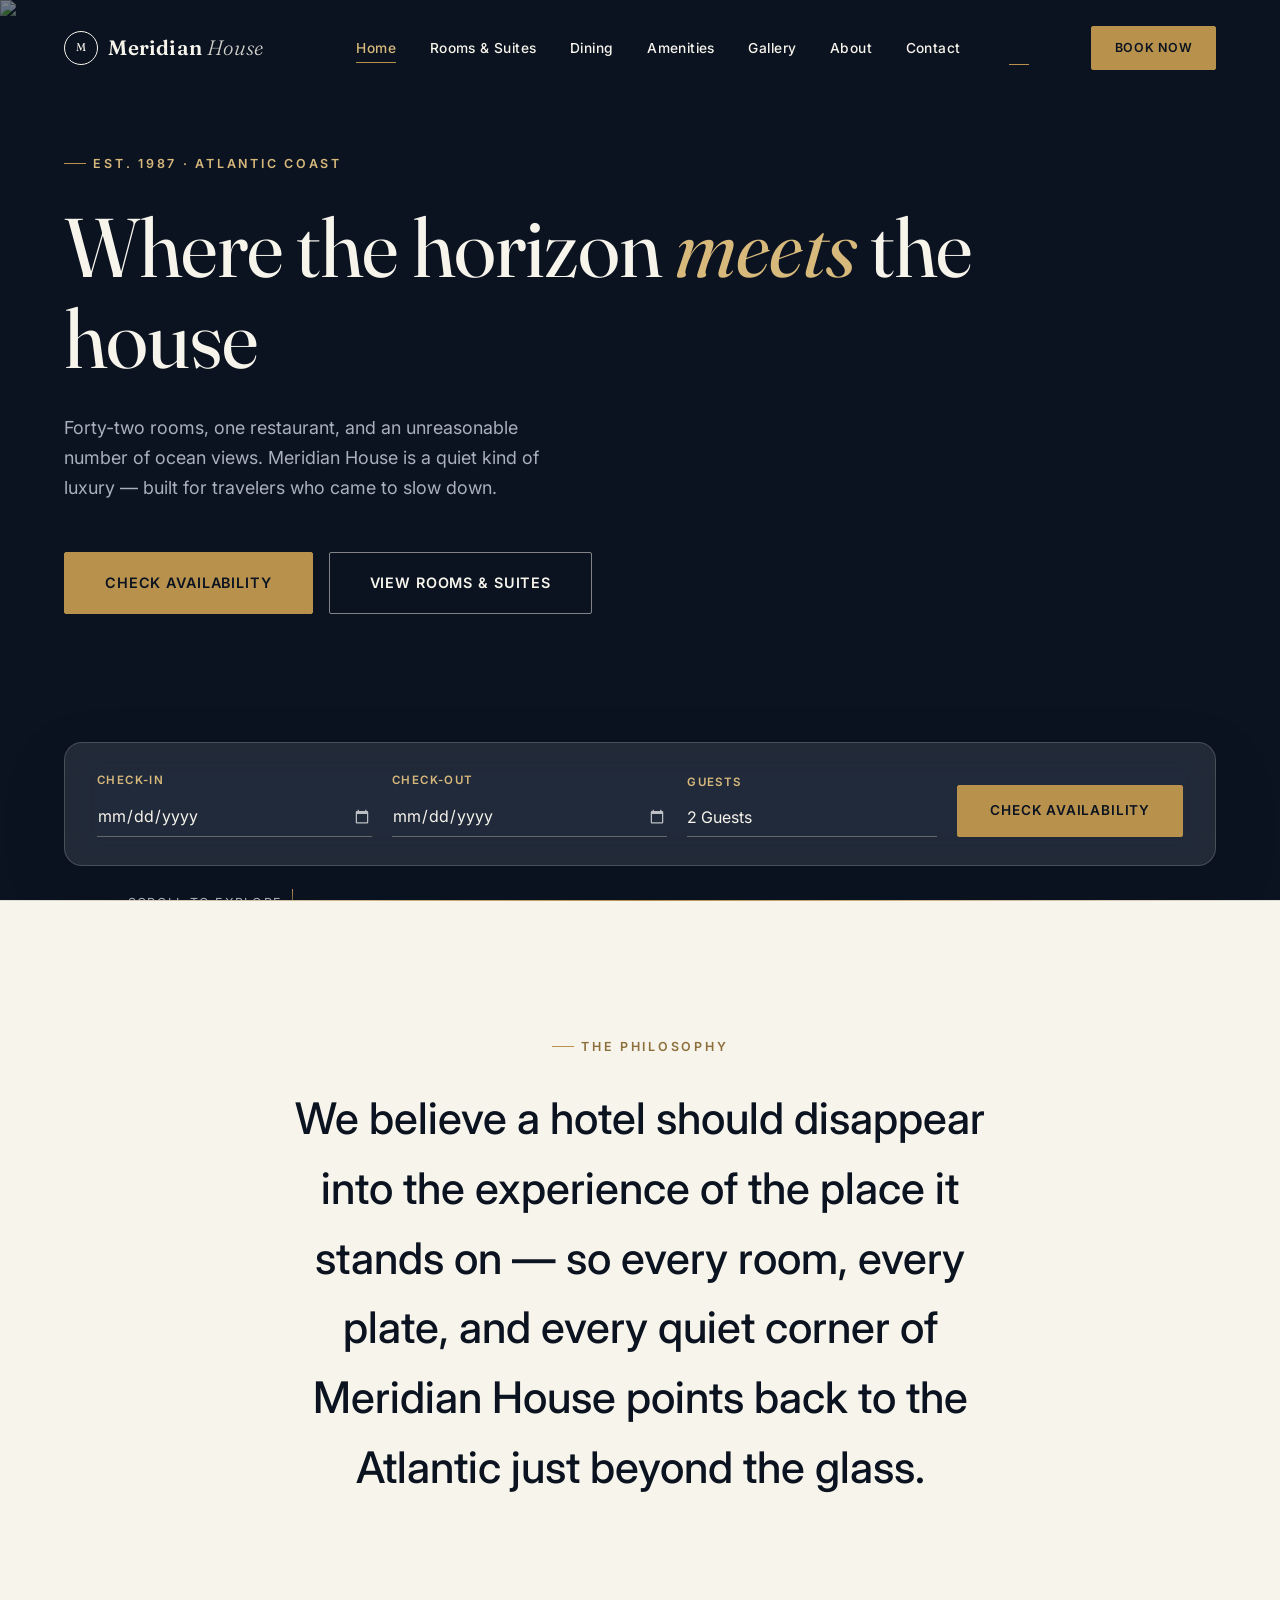
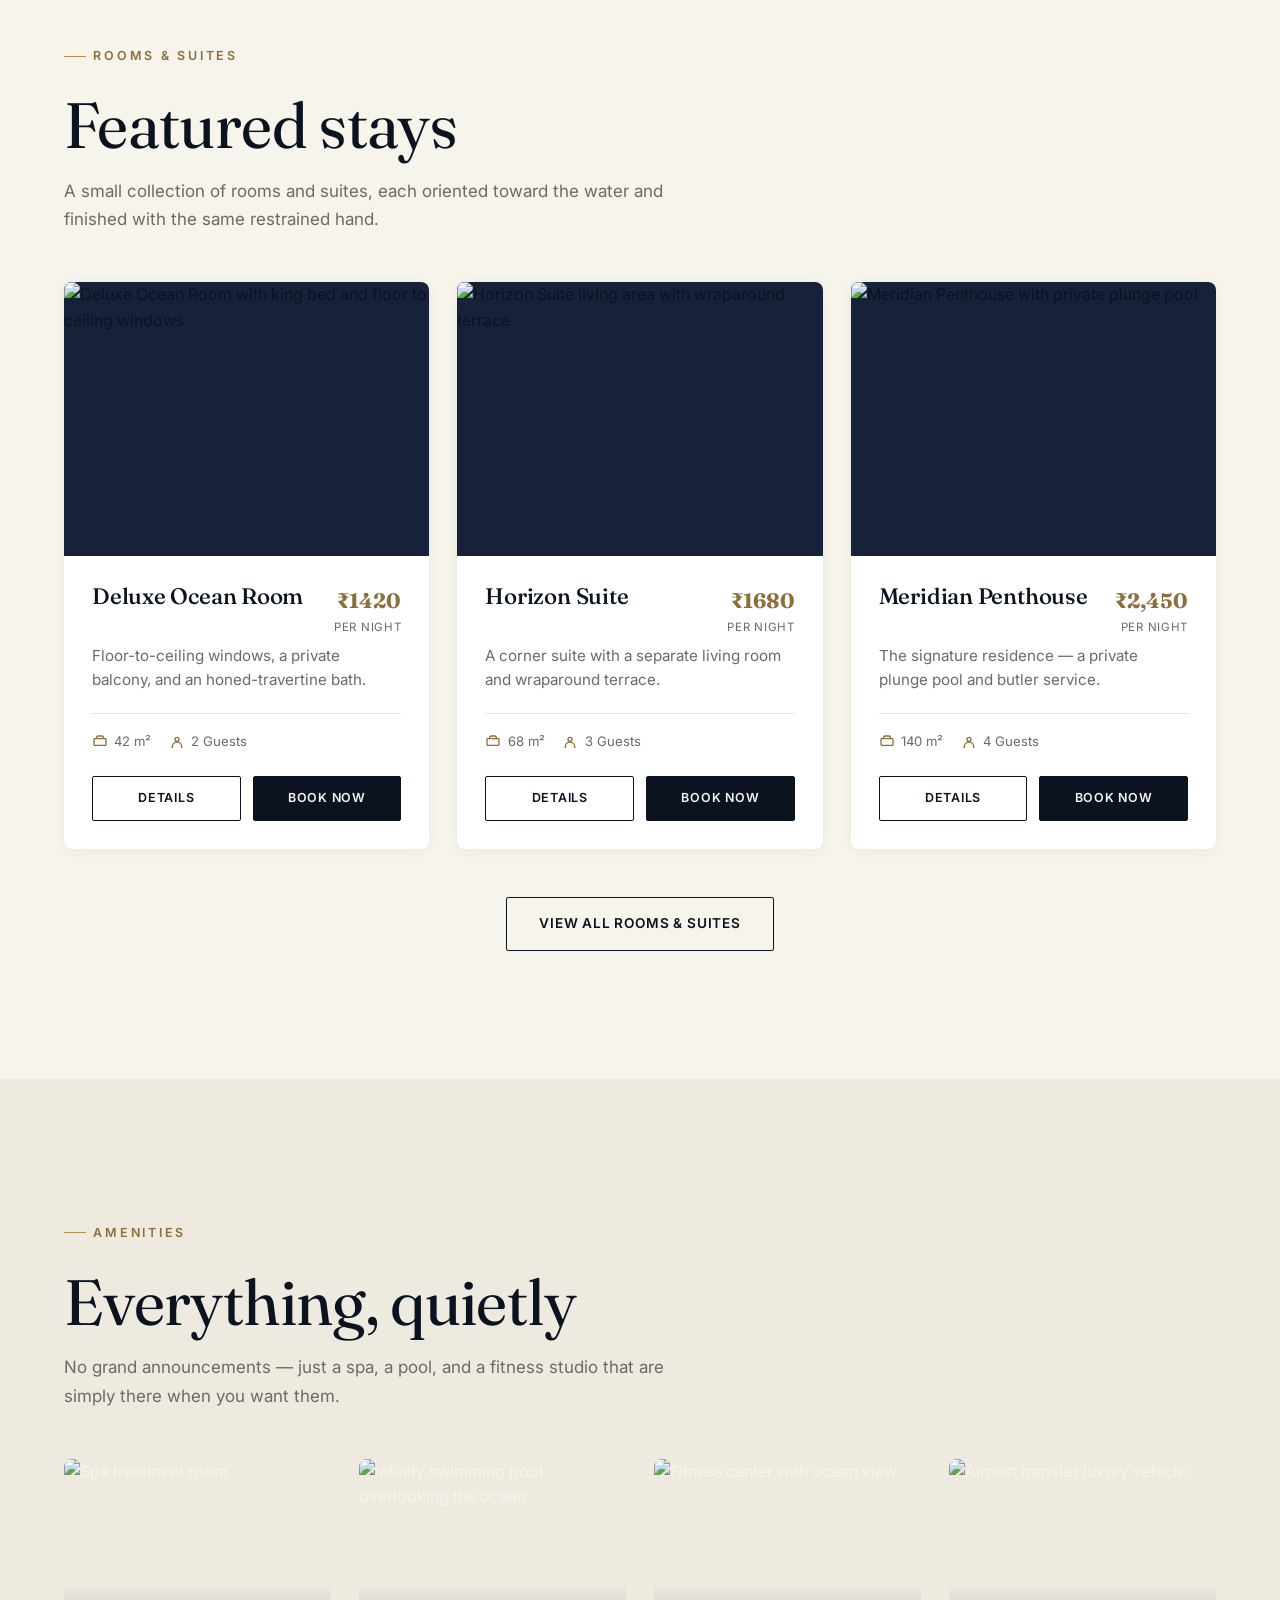
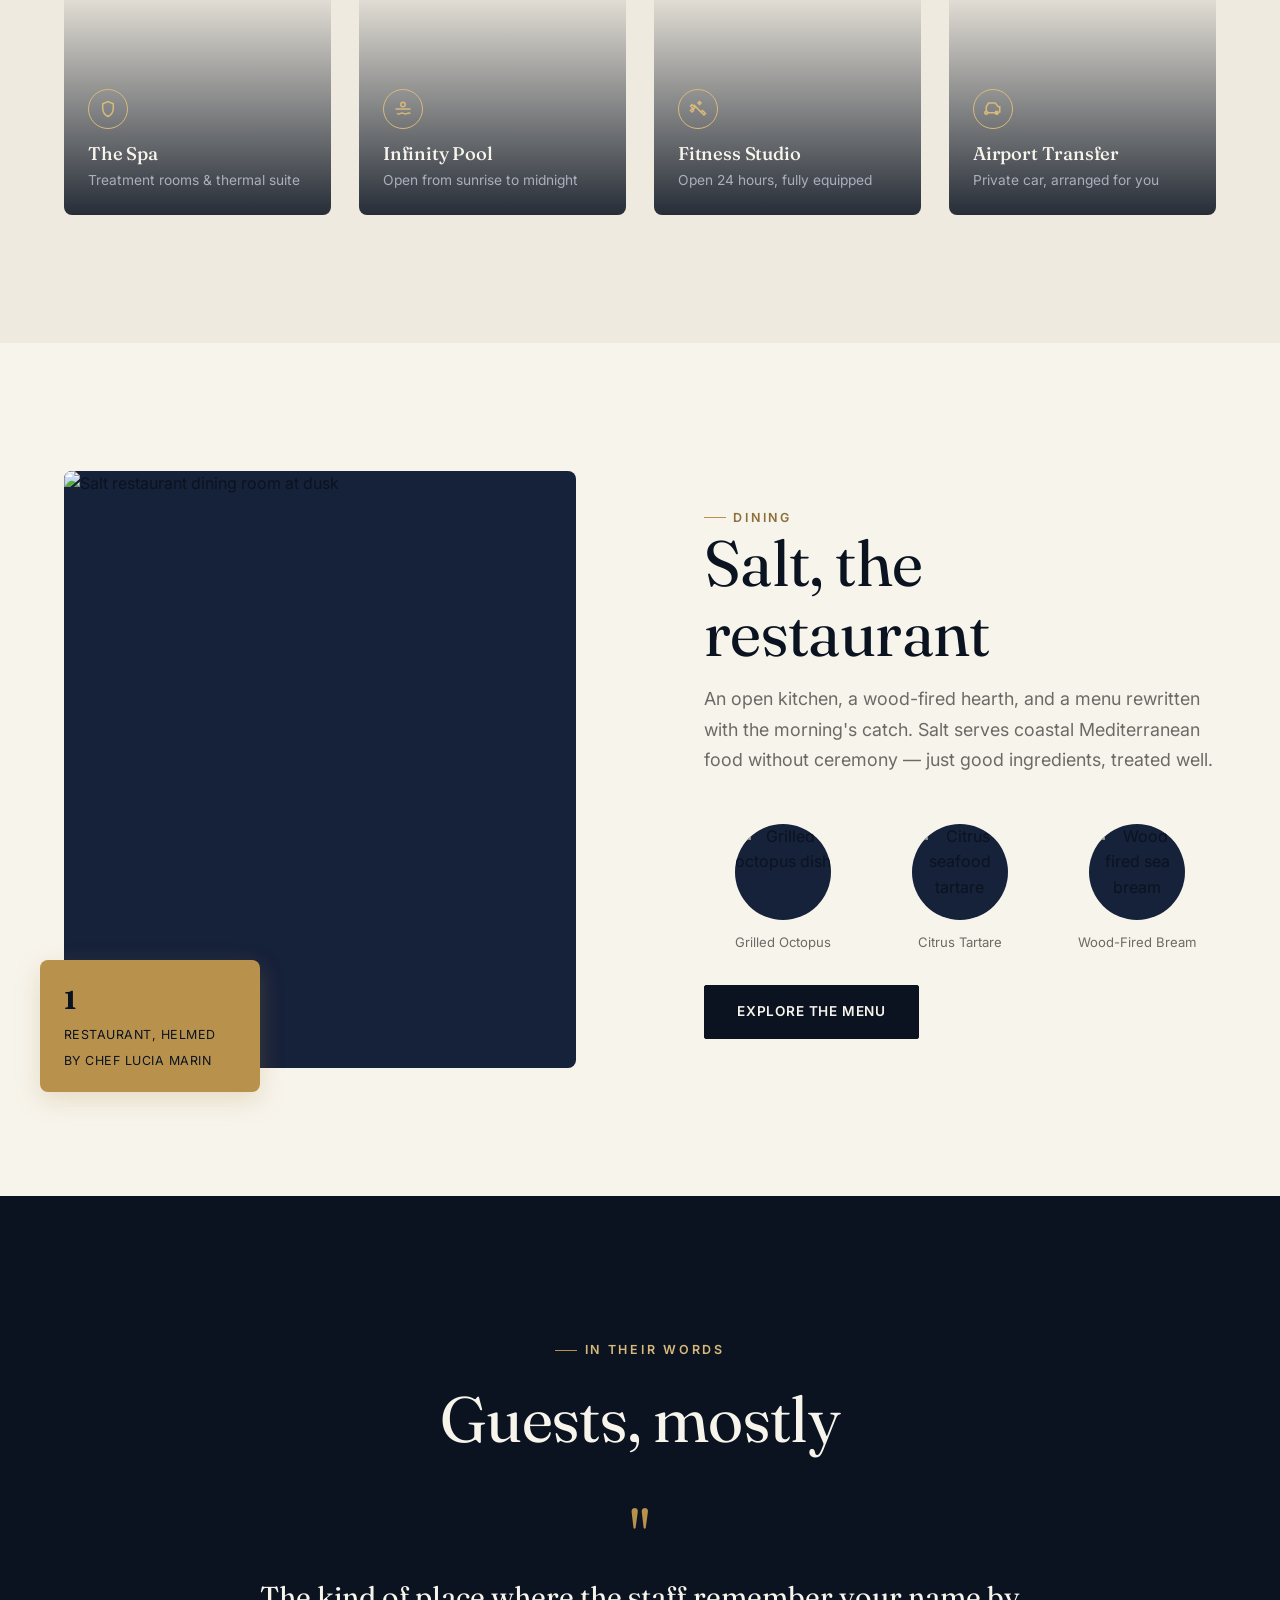
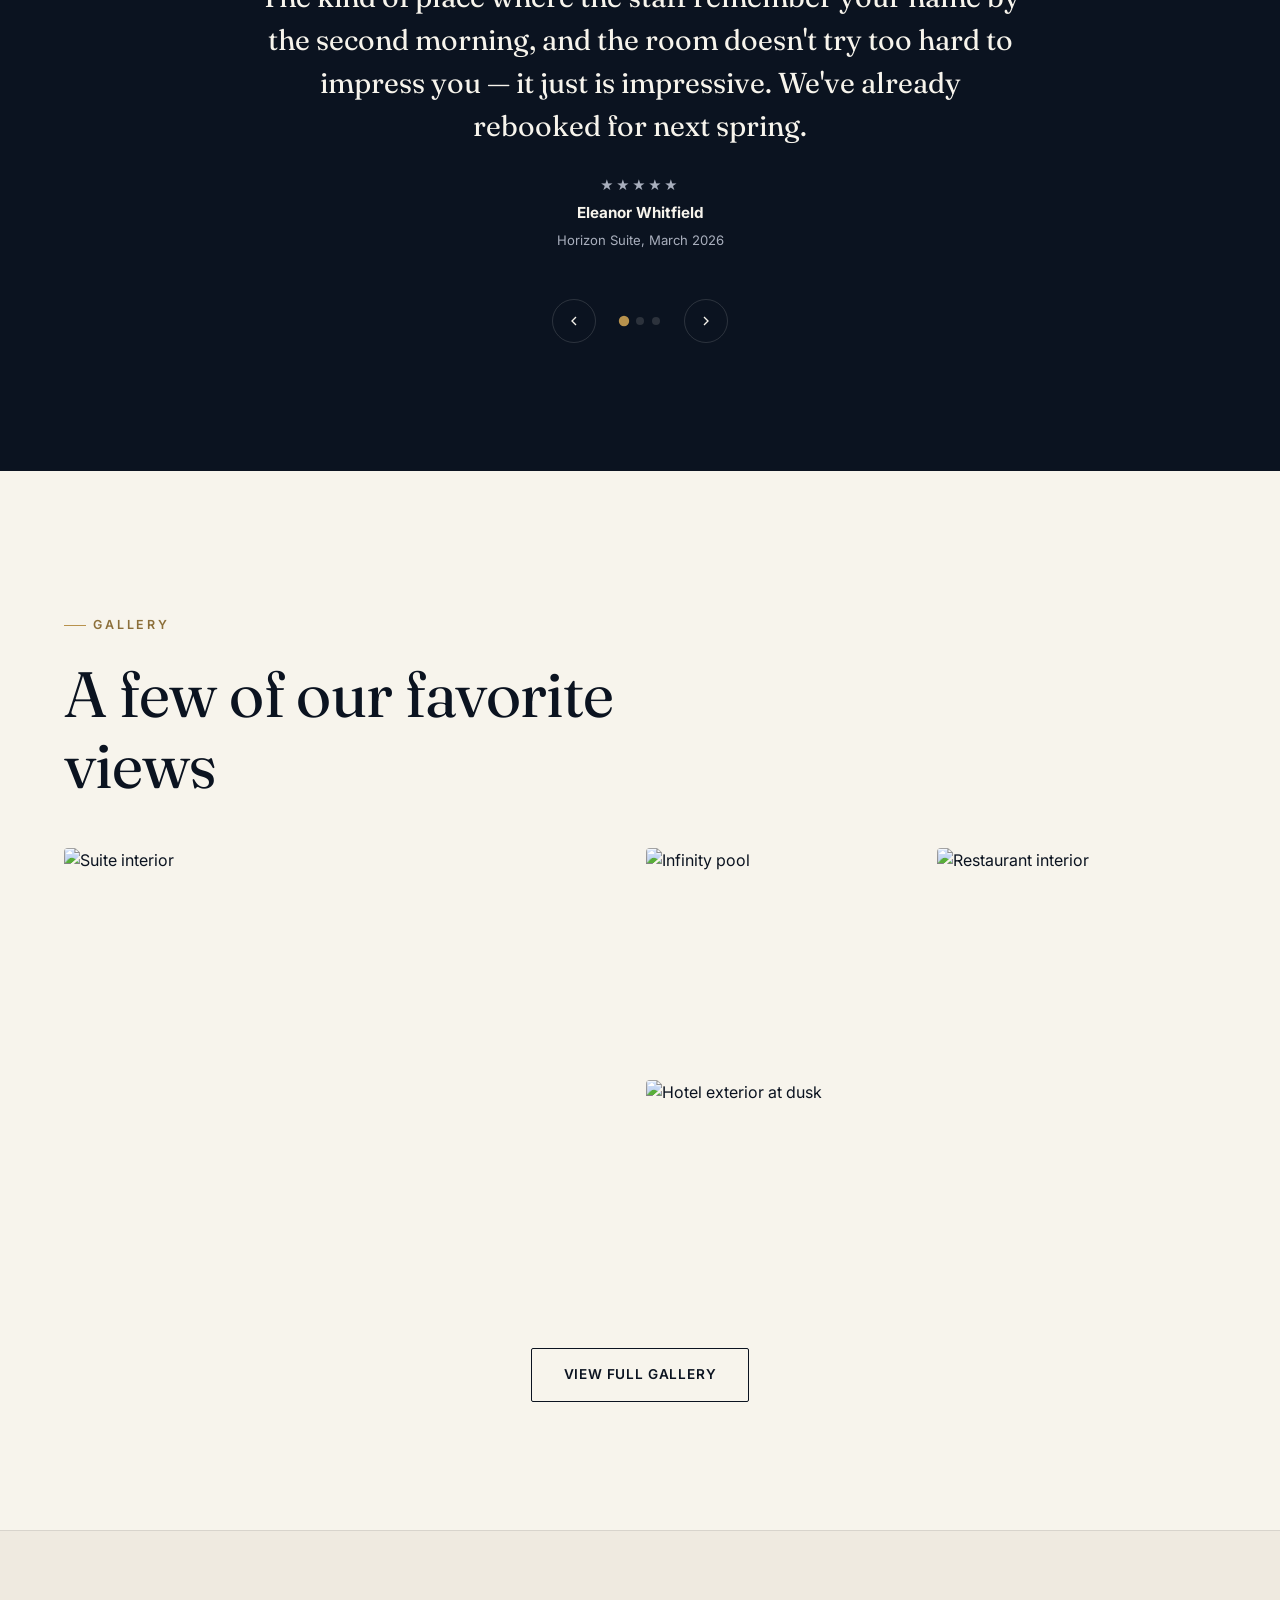
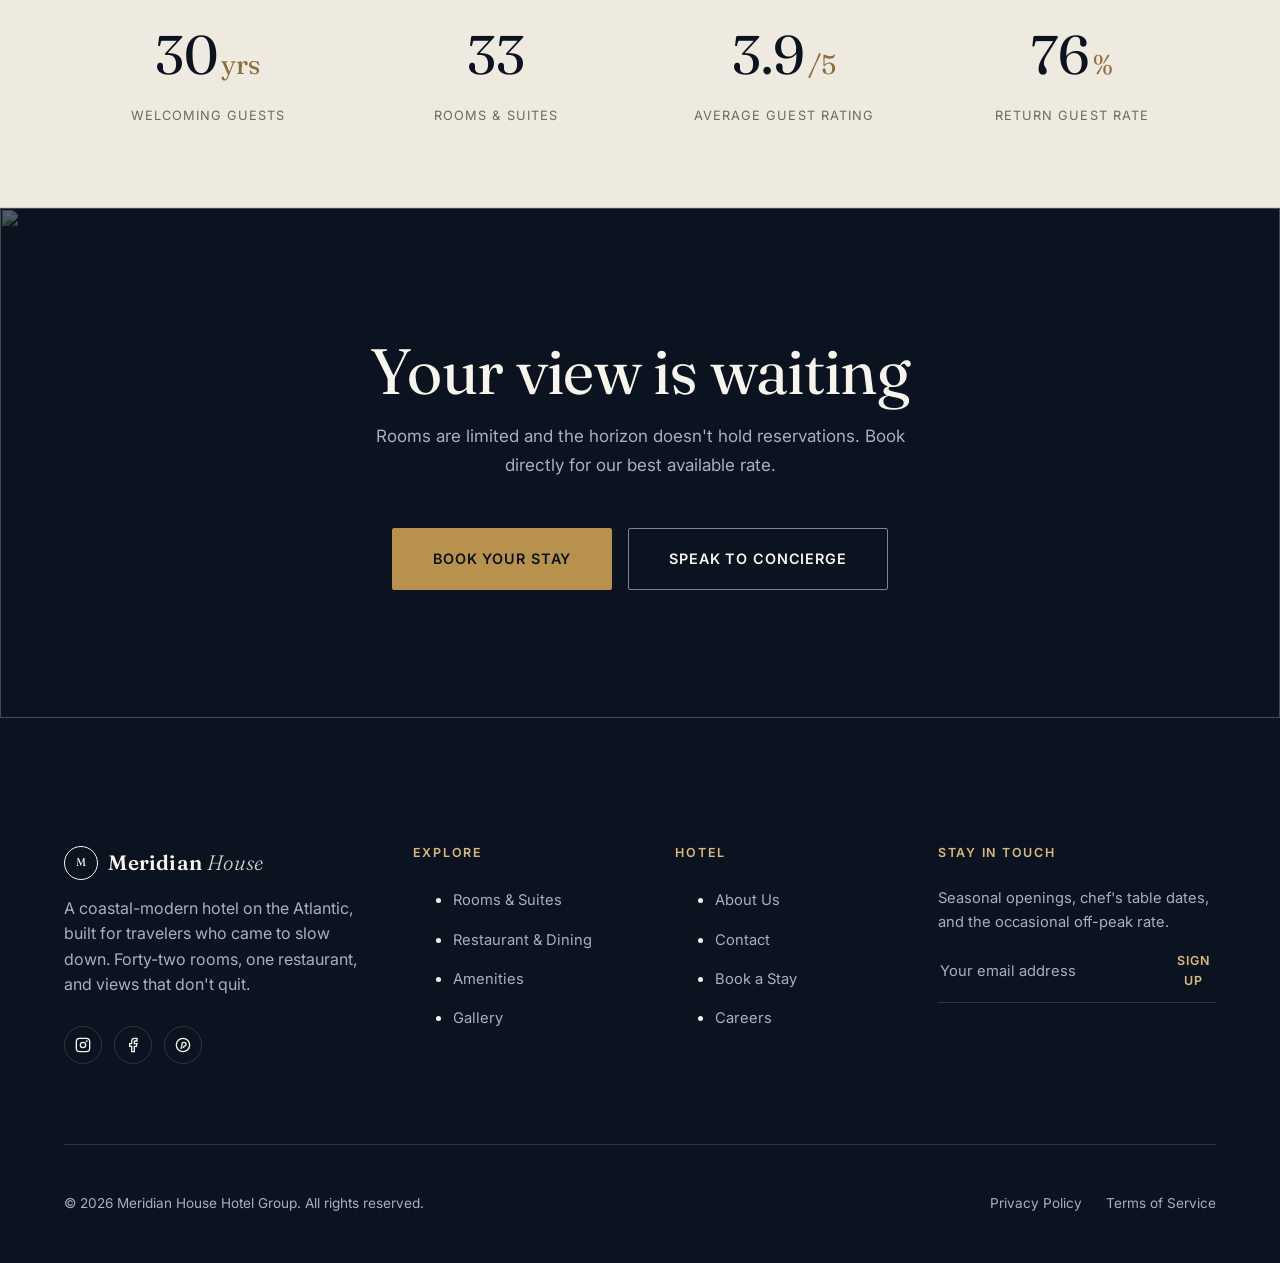
==== index.html @ 31489bc5 "Add files via upload" ====
<!DOCTYPE html>
<html lang="en">
<head>
<meta charset="UTF-8">
<meta name="viewport" content="width=device-width, initial-scale=1.0">
<title>Meridian House — Luxury Coastal Hotel & Resort</title>
<meta name="description" content="Meridian House is a coastal-modern luxury hotel perched above the Atlantic — discover rooms, suites, dining, and a spa designed for unhurried stays.">
<link rel="preconnect" href="https://fonts.googleapis.com">
<link rel="preconnect" href="https://fonts.gstatic.com" crossorigin>
<link href="https://fonts.googleapis.com/css2?family=Fraunces:ital,opsz,wght@0,9..144,300;0,9..144,400;0,9..144,500;0,9..144,600;1,9..144,400&family=Inter:wght@400;500;600;700&display=swap" rel="stylesheet">
<link rel="stylesheet" href="css/base.css">
<link rel="stylesheet" href="css/components.css">
<link rel="stylesheet" href="css/home.css">
</head>
<body>
<a href="#main" class="skip-link">Skip to content</a>

<!-- ============ HEADER ============ -->
<header class="site-header">
  <div class="container">
    <a href="index.html" class="brand">
      <span class="brand-mark" aria-hidden="true">M</span>
      <span><span class="brand-word-1">Meridian</span> <span class="brand-word-2">House</span></span>
    </a>
    <nav class="nav-primary" aria-label="Primary">
      <ul class="nav-links">
        <li><a href="index.html" aria-current="page">Home</a></li>
        <li><a href="rooms.html">Rooms &amp; Suites</a></li>
        <li><a href="restaurant.html">Dining</a></li>
        <li><a href="amenities.html">Amenities</a></li>
        <li><a href="gallery.html">Gallery</a></li>
        <li><a href="about.html">About</a></li>
        <li><a href="contact.html">Contact</a></li>
      </ul>
      <div class="nav-cta">
        <a href="booking.html" class="btn-text">Reserve</a>
        <a href="booking.html" class="btn btn-gold btn-sm">Book Now</a>
      </div>
      <button class="nav-toggle" aria-label="Open menu" aria-expanded="false" aria-controls="mobile-drawer">
        <span></span><span></span><span></span>
      </button>
    </nav>
  </div>
</header>

<!-- ============ MOBILE DRAWER ============ -->
<div class="mobile-drawer" id="mobile-drawer">
  <button class="mobile-drawer-close" aria-label="Close menu">
    <svg width="18" height="18" viewBox="0 0 24 24" fill="none" stroke="currentColor" stroke-width="2"><line x1="18" y1="6" x2="6" y2="18"></line><line x1="6" y1="6" x2="18" y2="18"></line></svg>
  </button>
  <nav aria-label="Mobile">
    <ul class="nav-links">
      <li><a href="index.html">Home</a></li>
      <li><a href="rooms.html">Rooms &amp; Suites</a></li>
      <li><a href="restaurant.html">Dining</a></li>
      <li><a href="amenities.html">Amenities</a></li>
      <li><a href="gallery.html">Gallery</a></li>
      <li><a href="about.html">About</a></li>
      <li><a href="contact.html">Contact</a></li>
    </ul>
  </nav>
  <div class="mobile-drawer-foot">
    <a href="booking.html" class="btn btn-gold btn-block">Book Now</a>
    <p>+1 (242) 555-0148 · reservations@meridianhouse.com</p>
  </div>
</div>

<main id="main">
  <!-- ============ HERO ============ -->
  <section class="hero">
    <div class="hero-media">
      <img src="https://images.unsplash.com/photo-1571896349842-33c89424de2d?w=1920&q=80" alt="Meridian House hotel terrace overlooking the ocean at golden hour" fetchpriority="high">
    </div>
    <div class="container hero-content">
      <p class="eyebrow on-dark hero-eyebrow reveal">Est. 1987 · Atlantic Coast</p>
      <h1 class="display-1 reveal">Where the horizon <em>meets</em> the house</h1>
      <p class="body-lg hero-sub reveal">Forty-two rooms, one restaurant, and an unreasonable number of ocean views. Meridian House is a quiet kind of luxury — built for travelers who came to slow down.</p>
      <div class="hero-actions reveal">
        <a href="booking.html" class="btn btn-gold btn-lg">Check Availability</a>
        <a href="rooms.html" class="btn btn-outline-light btn-lg">View Rooms &amp; Suites</a>
      </div>

      <div class="hero-widget-wrap reveal">
        <form class="booking-widget glass home-booking-form" aria-label="Check availability">
          <div class="booking-field">
            <label for="hero-checkin">Check-in</label>
            <input type="date" id="hero-checkin" name="checkin" required>
          </div>
          <div class="booking-field">
            <label for="hero-checkout">Check-out</label>
            <input type="date" id="hero-checkout" name="checkout" required>
          </div>
          <div class="booking-field">
            <label for="hero-guests">Guests</label>
            <select id="hero-guests" name="guests">
              <option value="1">1 Guest</option>
              <option value="2" selected>2 Guests</option>
              <option value="3">3 Guests</option>
              <option value="4">4 Guests</option>
              <option value="5+">5+ Guests</option>
            </select>
          </div>
          <button type="submit" class="btn btn-gold">Check Availability</button>
        </form>
        <span class="hero-scroll-cue">Scroll to explore</span>
      </div>
    </div>
  </section>

  <div class="horizon-rule"></div>

  <!-- ============ INTRO STATEMENT ============ -->
  <section class="intro-statement section">
    <div class="container reveal">
      <p class="eyebrow">The Philosophy</p>
      <p class="display-3">We believe a hotel should disappear into the experience of the place it stands on — so every room, every plate, and every quiet corner of Meridian House points back to the Atlantic just beyond the glass.</p>
    </div>
  </section>

  <!-- ============ FEATURED ROOMS ============ -->
  <section class="section" style="padding-top:0;">
    <div class="container">
      <div class="section-head reveal">
        <p class="eyebrow">Rooms &amp; Suites</p>
        <h2 class="display-2">Featured stays</h2>
        <p class="body-md text-muted">A small collection of rooms and suites, each oriented toward the water and finished with the same restrained hand.</p>
      </div>

      <div class="grid grid-3 reveal-stagger">
        <article class="card room-card">
          <div class="media-frame">
            <img src="https://images.unsplash.com/photo-1611892440504-42a792e24d32?w=700&q=80" alt="Deluxe Ocean Room with king bed and floor to ceiling windows" loading="lazy" width="700" height="525">
          </div>
          <div class="room-card-body">
            <div class="room-card-top">
              <h3>Deluxe Ocean Room</h3>
              <div class="room-price"><strong>₹1420</strong><span>per night</span></div>
            </div>
            <p class="room-card-desc">Floor-to-ceiling windows, a private balcony, and an honed-travertine bath.</p>
            <div class="room-meta">
              <span><svg viewBox="0 0 24 24" fill="none" stroke="currentColor" stroke-width="2"><path d="M3 7v10M3 7h18M3 17h18M21 7v10M7 7V5a2 2 0 0 1 2-2h6a2 2 0 0 1 2 2v2"></path></svg>42 m²</span>
              <span><svg viewBox="0 0 24 24" fill="none" stroke="currentColor" stroke-width="2"><circle cx="12" cy="8" r="3"></circle><path d="M5 21v-2a7 7 0 0 1 14 0v2"></path></svg>2 Guests</span>
            </div>
            <div class="room-card-foot">
              <a href="rooms.html" class="btn btn-outline btn-sm">Details</a>
              <a href="booking.html?room=deluxe" class="btn btn-primary btn-sm">Book Now</a>
            </div>
          </div>
        </article>

        <article class="card room-card">
          <div class="media-frame">
            <img src="https://images.unsplash.com/photo-1582719508461-905c673771fd?w=700&q=80" alt="Horizon Suite living area with wraparound terrace" loading="lazy" width="700" height="525">
          </div>
          <div class="room-card-body">
            <div class="room-card-top">
              <h3>Horizon Suite</h3>
              <div class="room-price"><strong>₹1680</strong><span>per night</span></div>
            </div>
            <p class="room-card-desc">A corner suite with a separate living room and wraparound terrace.</p>
            <div class="room-meta">
              <span><svg viewBox="0 0 24 24" fill="none" stroke="currentColor" stroke-width="2"><path d="M3 7v10M3 7h18M3 17h18M21 7v10M7 7V5a2 2 0 0 1 2-2h6a2 2 0 0 1 2 2v2"></path></svg>68 m²</span>
              <span><svg viewBox="0 0 24 24" fill="none" stroke="currentColor" stroke-width="2"><circle cx="12" cy="8" r="3"></circle><path d="M5 21v-2a7 7 0 0 1 14 0v2"></path></svg>3 Guests</span>
            </div>
            <div class="room-card-foot">
              <a href="rooms.html" class="btn btn-outline btn-sm">Details</a>
              <a href="booking.html?room=suite" class="btn btn-primary btn-sm">Book Now</a>
            </div>
          </div>
        </article>

        <article class="card room-card">
          <div class="media-frame">
            <img src="https://images.unsplash.com/photo-1591088398332-8a7791972843?w=700&q=80" alt="Meridian Penthouse with private plunge pool" loading="lazy" width="700" height="525">
          </div>
          <div class="room-card-body">
            <div class="room-card-top">
              <h3>Meridian Penthouse</h3>
              <div class="room-price"><strong>₹2,450</strong><span>per night</span></div>
            </div>
            <p class="room-card-desc">The signature residence — a private plunge pool and butler service.</p>
            <div class="room-meta">
              <span><svg viewBox="0 0 24 24" fill="none" stroke="currentColor" stroke-width="2"><path d="M3 7v10M3 7h18M3 17h18M21 7v10M7 7V5a2 2 0 0 1 2-2h6a2 2 0 0 1 2 2v2"></path></svg>140 m²</span>
              <span><svg viewBox="0 0 24 24" fill="none" stroke="currentColor" stroke-width="2"><circle cx="12" cy="8" r="3"></circle><path d="M5 21v-2a7 7 0 0 1 14 0v2"></path></svg>4 Guests</span>
            </div>
            <div class="room-card-foot">
              <a href="rooms.html" class="btn btn-outline btn-sm">Details</a>
              <a href="booking.html?room=penthouse" class="btn btn-primary btn-sm">Book Now</a>
            </div>
          </div>
        </article>
      </div>

      <div class="section-foot reveal" style="text-align:center;">
        <a href="rooms.html" class="btn btn-outline">View All Rooms &amp; Suites</a>
      </div>
    </div>
  </section>

  <!-- ============ AMENITIES HIGHLIGHTS ============ -->
  <section class="section" style="background:var(--cream-dim);">
    <div class="container">
      <div class="section-head reveal">
        <p class="eyebrow">Amenities</p>
        <h2 class="display-2">Everything, quietly</h2>
        <p class="body-md text-muted">No grand announcements — just a spa, a pool, and a fitness studio that are simply there when you want them.</p>
      </div>

      <div class="grid grid-4 reveal-stagger">
        <a href="amenities.html" class="amenity-tile">
          <img src="https://images.unsplash.com/photo-1540555700478-4be289fbecef?w=500&q=80" alt="Spa treatment room" loading="lazy" width="500" height="667">
          <div class="amenity-tile-body">
            <div class="amenity-tile-icon"><svg viewBox="0 0 24 24" fill="none" stroke="currentColor" stroke-width="2"><path d="M12 22c4-2 7-6 7-11V5l-7-3-7 3v6c0 5 3 9 7 11Z"></path></svg></div>
            <h3>The Spa</h3>
            <p>Treatment rooms &amp; thermal suite</p>
          </div>
        </a>
        <a href="amenities.html" class="amenity-tile">
          <img src="https://images.unsplash.com/photo-1571003123894-1f0594d2b5d9?w=500&q=80" alt="Infinity swimming pool overlooking the ocean" loading="lazy" width="500" height="667">
          <div class="amenity-tile-body">
            <div class="amenity-tile-icon"><svg viewBox="0 0 24 24" fill="none" stroke="currentColor" stroke-width="2"><path d="M2 12h20M4 18c1.5 1 3 1 4.5 0s3-1 4.5 0 3 1 4.5 0 3-1 4.5 0"></path><circle cx="12" cy="6" r="3"></circle></svg></div>
            <h3>Infinity Pool</h3>
            <p>Open from sunrise to midnight</p>
          </div>
        </a>
        <a href="amenities.html" class="amenity-tile">
          <img src="https://images.unsplash.com/photo-1576678927484-cc907957088c?w=500&q=80" alt="Fitness center with ocean view" loading="lazy" width="500" height="667">
          <div class="amenity-tile-body">
            <div class="amenity-tile-icon"><svg viewBox="0 0 24 24" fill="none" stroke="currentColor" stroke-width="2"><path d="M6.5 6.5 17.5 17.5M2 8l2-2 4 4-2 2-4-4ZM18 14l4 4-2 2-4-4ZM12 4l2-2 2 2-2 2-2-2ZM4 12l2 2-2 2-2-2 2-2Z"></path></svg></div>
            <h3>Fitness Studio</h3>
            <p>Open 24 hours, fully equipped</p>
          </div>
        </a>
        <a href="amenities.html" class="amenity-tile">
          <img src="https://images.unsplash.com/photo-1551882547-ff40c63fe5fa?w=500&q=80" alt="Airport transfer luxury vehicle" loading="lazy" width="500" height="667">
          <div class="amenity-tile-body">
            <div class="amenity-tile-icon"><svg viewBox="0 0 24 24" fill="none" stroke="currentColor" stroke-width="2"><path d="M5 17h14M5 17a2 2 0 1 1-4 0 2 2 0 0 1 4 0Zm14 0a2 2 0 1 1-4 0 2 2 0 0 1 4 0ZM3 17V9l3-5h9l4 5h2v8"></path></svg></div>
            <h3>Airport Transfer</h3>
            <p>Private car, arranged for you</p>
          </div>
        </a>
      </div>
    </div>
  </section>

  <!-- ============ RESTAURANT SHOWCASE ============ -->
  <section class="section">
    <div class="container">
      <div class="split-feature">
        <div class="split-media reveal">
          <div class="media-frame">
            <img src="https://images.unsplash.com/photo-1414235077428-338989a2e8c0?w=800&q=80" alt="Salt restaurant dining room at dusk" loading="lazy" width="800" height="933">
          </div>
          <div class="split-media-tag">
            <strong>1</strong>
            <span>Restaurant, helmed by Chef Lucia Marin</span>
          </div>
        </div>
        <div class="reveal">
          <p class="eyebrow">Dining</p>
          <h2 class="display-2">Salt, the restaurant</h2>
          <p class="body-lg text-muted" style="margin-top:1rem;">An open kitchen, a wood-fired hearth, and a menu rewritten with the morning's catch. Salt serves coastal Mediterranean food without ceremony — just good ingredients, treated well.</p>
          <div class="dish-strip">
            <div class="dish-chip">
              <div class="media-frame"><img src="https://images.unsplash.com/photo-1467003909585-2f8a72700288?w=200&q=80" alt="Grilled octopus dish" loading="lazy" width="200" height="200"></div>
              <span>Grilled Octopus</span>
            </div>
            <div class="dish-chip">
              <div class="media-frame"><img src="https://images.unsplash.com/photo-1432139509613-5c4255815697?w=200&q=80" alt="Citrus seafood tartare" loading="lazy" width="200" height="200"></div>
              <span>Citrus Tartare</span>
            </div>
            <div class="dish-chip">
              <div class="media-frame"><img src="https://images.unsplash.com/photo-1551183053-bf91a1d81141?w=200&q=80" alt="Wood fired sea bream" loading="lazy" width="200" height="200"></div>
              <span>Wood-Fired Bream</span>
            </div>
          </div>
          <div style="margin-top:2rem;">
            <a href="restaurant.html" class="btn btn-primary">Explore the Menu</a>
          </div>
        </div>
      </div>
    </div>
  </section>

  <!-- ============ TESTIMONIALS ============ -->
  <section class="section testimonial-section">
    <div class="container">
      <div class="section-head center reveal" style="margin-left:auto;margin-right:auto;">
        <p class="eyebrow on-dark" style="justify-content:center;">In Their Words</p>
        <h2 class="display-2" style="color:var(--cream);">Guests, mostly</h2>
      </div>

      <div class="testimonial-carousel reveal">
        <div class="testimonial-slide is-active">
          <p class="testimonial-quote-mark">"</p>
          <p class="testimonial-text">The kind of place where the staff remember your name by the second morning, and the room doesn't try too hard to impress you — it just is impressive. We've already rebooked for next spring.</p>
          <div class="testimonial-author">
            <span class="testimonial-stars">★★★★★</span>
            <strong>Eleanor Whitfield</strong>
            <span>Horizon Suite, March 2026</span>
          </div>
        </div>
        <div class="testimonial-slide">
          <p class="testimonial-quote-mark">"</p>
          <p class="testimonial-text">Salt alone is worth the trip. We ate there four nights running and never had the same dish twice. The wine pairing on the tasting menu was the best we've had outside a Michelin house.</p>
          <div class="testimonial-author">
            <span class="testimonial-stars">★★★★★</span>
            <strong>Marcus Oduya</strong>
            <span>Deluxe Ocean Room, January 2026</span>
          </div>
        </div>
        <div class="testimonial-slide">
          <p class="testimonial-quote-mark">"</p>
          <p class="testimonial-text">We brought the kids expecting to compromise on quiet. Instead we got a garden room with its own terrace and a staff that somehow kept everyone happy, including the four-year-old.</p>
          <div class="testimonial-author">
            <span class="testimonial-stars">★★★★★</span>
            <strong>The Alvarez Family</strong>
            <span>Family Garden Room, December 2025</span>
          </div>
        </div>

        <div class="carousel-controls">
          <button class="carousel-arrow prev" aria-label="Previous testimonial">
            <svg width="16" height="16" viewBox="0 0 24 24" fill="none" stroke="currentColor" stroke-width="2"><polyline points="15 18 9 12 15 6"></polyline></svg>
          </button>
          <div class="carousel-dots"></div>
          <button class="carousel-arrow next" aria-label="Next testimonial">
            <svg width="16" height="16" viewBox="0 0 24 24" fill="none" stroke="currentColor" stroke-width="2"><polyline points="9 18 15 12 9 6"></polyline></svg>
          </button>
        </div>
      </div>
    </div>
  </section>

  <!-- ============ GALLERY PREVIEW ============ -->
  <section class="section">
    <div class="container">
      <div class="section-head reveal">
        <p class="eyebrow">Gallery</p>
        <h2 class="display-2">A few of our favorite views</h2>
      </div>
      <div class="gallery-preview-grid reveal">
        <a href="gallery.html" class="gp-1"><img src="https://images.unsplash.com/photo-1582719508461-905c673771fd?w=700&q=80" alt="Suite interior" loading="lazy" width="700" height="700"></a>
        <a href="gallery.html" class="gp-2"><img src="https://images.unsplash.com/photo-1571003123894-1f0594d2b5d9?w=400&q=80" alt="Infinity pool" loading="lazy" width="400" height="220"></a>
        <a href="gallery.html" class="gp-3"><img src="https://images.unsplash.com/photo-1414235077428-338989a2e8c0?w=400&q=80" alt="Restaurant interior" loading="lazy" width="400" height="220"></a>
        <a href="gallery.html" class="gp-4"><img src="https://images.unsplash.com/photo-1540541338287-41700207dee6?w=700&q=80" alt="Hotel exterior at dusk" loading="lazy" width="700" height="220"></a>
      </div>
      <div class="section-foot reveal" style="text-align:center;">
        <a href="gallery.html" class="btn btn-outline">View Full Gallery</a>
      </div>
    </div>
  </section>

  <!-- ============ STATS ============ -->
  <section class="stats-section section-tight">
    <div class="container">
      <div class="stats-grid reveal-stagger">
        <div class="stat-item">
          <div class="stat-number" data-count="38">0<span class="suffix">yrs</span></div>
          <div class="stat-label">Welcoming Guests</div>
        </div>
        <div class="stat-item">
          <div class="stat-number" data-count="42">0</div>
          <div class="stat-label">Rooms &amp; Suites</div>
        </div>
        <div class="stat-item">
          <div class="stat-number" data-count="4.9">0<span class="suffix">/5</span></div>
          <div class="stat-label">Average Guest Rating</div>
        </div>
        <div class="stat-item">
          <div class="stat-number" data-count="96">0<span class="suffix">%</span></div>
          <div class="stat-label">Return Guest Rate</div>
        </div>
      </div>
    </div>
  </section>

  <!-- ============ CTA BAND ============ -->
  <section class="cta-band">
    <div class="cta-band-media"><img src="https://images.unsplash.com/photo-1582719478250-c89cae4dc85b?w=1600&q=70" alt="" loading="lazy"></div>
    <div class="container reveal">
      <h2 class="display-2">Your view is waiting</h2>
      <p class="body-md">Rooms are limited and the horizon doesn't hold reservations. Book directly for our best available rate.</p>
      <div class="cta-band-actions">
        <a href="booking.html" class="btn btn-gold btn-lg">Book Your Stay</a>
        <a href="contact.html" class="btn btn-outline-light btn-lg">Speak to Concierge</a>
      </div>
    </div>
  </section>
</main>

<!-- ============ FOOTER ============ -->
<footer class="site-footer">
  <div class="container">
    <div class="footer-top">
      <div class="footer-brand">
        <a href="index.html" class="brand">
          <span class="brand-mark" aria-hidden="true">M</span>
          <span><span class="brand-word-1">Meridian</span> <span class="brand-word-2">House</span></span>
        </a>
        <p>A coastal-modern hotel on the Atlantic, built for travelers who came to slow down. Forty-two rooms, one restaurant, and views that don't quit.</p>
        <div class="footer-social">
          <a href="#" aria-label="Instagram"><svg viewBox="0 0 24 24" fill="none" stroke="currentColor" stroke-width="2"><rect x="2" y="2" width="20" height="20" rx="5"></rect><circle cx="12" cy="12" r="4"></circle><circle cx="17.5" cy="6.5" r="0.5" fill="currentColor"></circle></svg></a>
          <a href="#" aria-label="Facebook"><svg viewBox="0 0 24 24" fill="none" stroke="currentColor" stroke-width="2"><path d="M18 2h-3a5 5 0 0 0-5 5v3H7v4h3v8h4v-8h3l1-4h-4V7a1 1 0 0 1 1-1h3Z"></path></svg></a>
          <a href="#" aria-label="Pinterest"><svg viewBox="0 0 24 24" fill="none" stroke="currentColor" stroke-width="2"><circle cx="12" cy="12" r="10"></circle><path d="M9 18c1-3 1.5-5 1.5-7a3 3 0 1 1 3 3c0 1-1 2-2 2"></path></svg></a>
        </div>
      </div>
      <div class="footer-col">
        <h4>Explore</h4>
        <ul>
          <li><a href="rooms.html">Rooms &amp; Suites</a></li>
          <li><a href="restaurant.html">Restaurant &amp; Dining</a></li>
          <li><a href="amenities.html">Amenities</a></li>
          <li><a href="gallery.html">Gallery</a></li>
        </ul>
      </div>
      <div class="footer-col">
        <h4>Hotel</h4>
        <ul>
          <li><a href="about.html">About Us</a></li>
          <li><a href="contact.html">Contact</a></li>
          <li><a href="booking.html">Book a Stay</a></li>
          <li><a href="#">Careers</a></li>
        </ul>
      </div>
      <div class="footer-col footer-newsletter">
        <h4>Stay in Touch</h4>
        <p>Seasonal openings, chef's table dates, and the occasional off-peak rate.</p>
        <form>
          <label for="footer-email" class="visually-hidden">Email address</label>
          <input type="email" id="footer-email" placeholder="Your email address" required>
          <button type="submit">Sign Up</button>
        </form>
        <p class="footer-newsletter-msg" aria-live="polite"></p>
      </div>
    </div>
    <div class="footer-bottom">
      <p>&copy; 2026 Meridian House Hotel Group. All rights reserved.</p>
      <div class="footer-legal">
        <a href="#">Privacy Policy</a>
        <a href="#">Terms of Service</a>
      </div>
    </div>
  </div>
</footer>

<button class="to-top" aria-label="Back to top">
  <svg width="18" height="18" viewBox="0 0 24 24" fill="none" stroke="currentColor" stroke-width="2"><line x1="12" y1="19" x2="12" y2="5"></line><polyline points="5 12 12 5 19 12"></polyline></svg>
</button>

<script src="js/main.js"></script>
<script src="js/home.js"></script>
</body>
</html>
---- css/base.css ----
/* ============================================================
   MERIDIAN HOUSE — Design System
   A coastal-modern luxury hotel. Quiet, editorial, materialled.
   ============================================================ */

:root {
  /* ---- Color tokens ---- */
  --ink: #0B1320;          /* deep navy-black — primary dark */
  --ink-soft: #16213A;     /* lifted navy for panels */
  --cream: #F7F4EC;        /* warm white — primary light */
  --cream-dim: #EFEAE0;    /* secondary light surface */
  --white: #FFFFFF;
  --brass: #B8924D;        /* luxury gold — accent, used as line/detail */
  --brass-light: #D8B97C;
  --brass-dim: #8C6F3A;
  --stone: #6B6A65;        /* muted body text on light */
  --stone-on-dark: #A9AFBD;/* muted body text on dark */
  --line: rgba(11, 19, 32, 0.1);
  --line-on-dark: rgba(247, 244, 236, 0.14);

  /* ---- Type ---- */
  --font-display: 'Fraunces', Georgia, serif;
  --font-body: 'Inter', -apple-system, BlinkMacSystemFont, 'Segoe UI', sans-serif;

  /* ---- Spacing scale ---- */
  --space-xs: 0.5rem;
  --space-sm: 1rem;
  --space-md: 1.75rem;
  --space-lg: 3rem;
  --space-xl: 5rem;
  --space-2xl: 8rem;

  /* ---- Layout ---- */
  --container-max: 1280px;
  --container-pad: clamp(1.25rem, 5vw, 4rem);
  --radius-sm: 4px;
  --radius-md: 8px;
  --radius-lg: 18px;

  /* ---- Motion ---- */
  --ease-out: cubic-bezier(0.16, 1, 0.3, 1);
  --ease-in-out: cubic-bezier(0.65, 0, 0.35, 1);
  --dur-fast: 0.25s;
  --dur-med: 0.55s;
  --dur-slow: 0.9s;

  /* ---- Shadow ---- */
  --shadow-sm: 0 2px 12px rgba(11, 19, 32, 0.06);
  --shadow-md: 0 12px 32px rgba(11, 19, 32, 0.1);
  --shadow-lg: 0 24px 64px rgba(11, 19, 32, 0.16);
  --shadow-gold: 0 8px 24px rgba(184, 146, 77, 0.25);
}

/* ============================================================
   Reset
   ============================================================ */
*, *::before, *::after { box-sizing: border-box; }
html { scroll-behavior: smooth; }
@media (prefers-reduced-motion: reduce) {
  html { scroll-behavior: auto; }
  *, *::before, *::after {
    animation-duration: 0.001ms !important;
    animation-iteration-count: 1 !important;
    transition-duration: 0.001ms !important;
    scroll-behavior: auto !important;
  }
}

body, h1, h2, h3, h4, p, figure, blockquote, dl, dd { margin: 0; }
ul[class], ol[class] { margin: 0; padding: 0; list-style: none; }
img, picture { max-width: 100%; display: block; }
input, button, textarea, select { font: inherit; color: inherit; }
button { cursor: pointer; }
a { color: inherit; text-decoration: none; }

body {
  font-family: var(--font-body);
  background: var(--cream);
  color: var(--ink);
  font-size: 16px;
  line-height: 1.6;
  -webkit-font-smoothing: antialiased;
  overflow-x: hidden;
}

/* ============================================================
   Accessibility
   ============================================================ */
.skip-link {
  position: absolute;
  left: -9999px;
  top: 0;
  background: var(--brass);
  color: var(--ink);
  padding: 0.75rem 1.25rem;
  z-index: 999;
  font-weight: 600;
}
.skip-link:focus {
  left: var(--space-sm);
  top: var(--space-sm);
}

:focus-visible {
  outline: 2px solid var(--brass);
  outline-offset: 3px;
}

.visually-hidden {
  position: absolute !important;
  width: 1px; height: 1px;
  overflow: hidden;
  clip: rect(0 0 0 0);
  white-space: nowrap;
}

/* ============================================================
   Typography
   ============================================================ */
h1, h2, h3, h4 {
  font-family: var(--font-display);
  font-weight: 500;
  letter-spacing: -0.01em;
  line-height: 1.1;
  color: var(--ink);
}

.display-1 { font-size: clamp(2.75rem, 6.5vw, 5.75rem); font-weight: 400; }
.display-2 { font-size: clamp(2.25rem, 5vw, 4rem); font-weight: 400; }
.display-3 { font-size: clamp(1.75rem, 3.4vw, 2.75rem); font-weight: 500; }
.display-4 { font-size: clamp(1.4rem, 2.4vw, 1.9rem); font-weight: 500; }

.body-lg { font-size: clamp(1.05rem, 1.4vw, 1.25rem); line-height: 1.7; }
.body-md { font-size: 1.0625rem; line-height: 1.7; }
.body-sm { font-size: 0.9375rem; line-height: 1.6; }

.text-muted { color: var(--stone); }
.on-dark .text-muted, .text-muted-dark { color: var(--stone-on-dark); }

.eyebrow {
  font-family: var(--font-body);
  font-size: 0.78rem;
  font-weight: 600;
  letter-spacing: 0.22em;
  text-transform: uppercase;
  color: var(--brass-dim);
  display: inline-flex;
  align-items: center;
  gap: 0.6em;
}
.eyebrow::before {
  content: '';
  width: 22px;
  height: 1px;
  background: var(--brass);
  display: inline-block;
}
.on-dark .eyebrow,
.eyebrow.on-dark { color: var(--brass-light); }

/* ============================================================
   Layout helpers
   ============================================================ */
.container {
  max-width: var(--container-max);
  margin: 0 auto;
  padding-left: var(--container-pad);
  padding-right: var(--container-pad);
}

.section { padding: var(--space-2xl) 0; position: relative; }
.section-tight { padding: var(--space-xl) 0; }

.section-head {
  max-width: 640px;
  margin-bottom: var(--space-lg);
}
.section-head.center { margin-left: auto; margin-right: auto; text-align: center; }
.section-head .eyebrow { margin-bottom: var(--space-sm); }
.section-head h2 { margin-top: var(--space-xs); }
.section-head p { margin-top: var(--space-sm); }

.section-foot {
  margin-top: var(--space-lg);
}

/* The signature horizon rule — drawn on scroll reveal */
.horizon-rule {
  width: 100%;
  height: 1px;
  background: var(--line);
  position: relative;
  overflow: hidden;
  margin: 0;
}
.horizon-rule::after {
  content: '';
  position: absolute;
  inset: 0;
  background: linear-gradient(90deg, transparent, var(--brass) 50%, transparent);
  transform: scaleX(0);
  transform-origin: center;
  transition: transform 1.4s var(--ease-out);
}
.horizon-rule.is-drawn::after { transform: scaleX(1); }

.grid { display: grid; gap: var(--space-md); }
.grid-2 { grid-template-columns: repeat(2, 1fr); }
.grid-3 { grid-template-columns: repeat(3, 1fr); }
.grid-4 { grid-template-columns: repeat(4, 1fr); }

@media (max-width: 980px) {
  .grid-3, .grid-4 { grid-template-columns: repeat(2, 1fr); }
}
@media (max-width: 640px) {
  .grid-2, .grid-3, .grid-4 { grid-template-columns: 1fr; }
}

/* ============================================================
   Buttons
   ============================================================ */
.btn {
  display: inline-flex;
  align-items: center;
  justify-content: center;
  gap: 0.6rem;
  padding: 0.95rem 2rem;
  font-family: var(--font-body);
  font-size: 0.85rem;
  font-weight: 600;
  letter-spacing: 0.06em;
  text-transform: uppercase;
  border-radius: 2px;
  border: 1px solid transparent;
  transition: transform var(--dur-fast) var(--ease-out),
              background var(--dur-fast) var(--ease-out),
              color var(--dur-fast) var(--ease-out),
              border-color var(--dur-fast) var(--ease-out),
              box-shadow var(--dur-fast) var(--ease-out);
  white-space: nowrap;
}
.btn:hover { transform: translateY(-2px); }
.btn:active { transform: translateY(0); }

.btn-primary {
  background: var(--ink);
  color: var(--cream);
  border-color: var(--ink);
}
.btn-primary:hover {
  background: var(--brass);
  border-color: var(--brass);
  color: var(--ink);
  box-shadow: var(--shadow-gold);
}

.btn-gold {
  background: var(--brass);
  color: var(--ink);
  border-color: var(--brass);
}
.btn-gold:hover {
  background: var(--brass-light);
  border-color: var(--brass-light);
  box-shadow: var(--shadow-gold);
}

.btn-outline {
  background: transparent;
  color: var(--ink);
  border-color: var(--ink);
}
.btn-outline:hover {
  background: var(--ink);
  color: var(--cream);
}

.btn-outline-light {
  background: transparent;
  color: var(--cream);
  border-color: rgba(247,244,236,0.5);
}
.btn-outline-light:hover {
  background: var(--cream);
  color: var(--ink);
  border-color: var(--cream);
}

.btn-text {
  background: none;
  border: none;
  padding: 0.4rem 0;
  font-size: 0.85rem;
  font-weight: 600;
  letter-spacing: 0.06em;
  text-transform: uppercase;
  color: var(--ink);
  position: relative;
  border-radius: 0;
}
.btn-text::after {
  content: '';
  position: absolute;
  left: 0; right: 0; bottom: 0;
  height: 1px;
  background: var(--brass);
  transform: scaleX(0.3);
  transform-origin: left;
  transition: transform var(--dur-fast) var(--ease-out);
}
.btn-text:hover::after { transform: scaleX(1); }
.btn-text:hover { transform: none; }

.btn-block { width: 100%; }
.btn-lg { padding: 1.15rem 2.5rem; font-size: 0.9rem; }
.btn-sm { padding: 0.7rem 1.4rem; font-size: 0.78rem; }

/* ============================================================
   Cards
   ============================================================ */
.card {
  background: var(--white);
  border-radius: var(--radius-md);
  overflow: hidden;
  box-shadow: var(--shadow-sm);
  transition: transform var(--dur-med) var(--ease-out), box-shadow var(--dur-med) var(--ease-out);
}
.card:hover {
  transform: translateY(-6px);
  box-shadow: var(--shadow-lg);
}

.media-frame {
  position: relative;
  overflow: hidden;
  background: var(--ink-soft);
}
.media-frame img {
  width: 100%;
  height: 100%;
  object-fit: cover;
  transition: transform 1.2s var(--ease-out);
}
.media-frame:hover img { transform: scale(1.06); }

/* ============================================================
   Glassmorphism utility
   ============================================================ */
.glass {
  background: rgba(247, 244, 236, 0.1);
  backdrop-filter: blur(16px) saturate(140%);
  -webkit-backdrop-filter: blur(16px) saturate(140%);
  border: 1px solid rgba(247, 244, 236, 0.18);
}
.glass-light {
  background: rgba(255, 255, 255, 0.72);
  backdrop-filter: blur(20px) saturate(160%);
  -webkit-backdrop-filter: blur(20px) saturate(160%);
  border: 1px solid rgba(255, 255, 255, 0.5);
}

/* ============================================================
   Scroll-reveal utility (JS toggles .is-visible)
   ============================================================ */
.reveal {
  opacity: 0;
  transform: translateY(28px);
  transition: opacity 0.9s var(--ease-out), transform 0.9s var(--ease-out);
}
.reveal.is-visible { opacity: 1; transform: translateY(0); }

.reveal-stagger > * {
  opacity: 0;
  transform: translateY(28px);
  transition: opacity 0.8s var(--ease-out), transform 0.8s var(--ease-out);
}
.reveal-stagger.is-visible > * { opacity: 1; transform: translateY(0); }
.reveal-stagger.is-visible > *:nth-child(1) { transition-delay: 0.05s; }
.reveal-stagger.is-visible > *:nth-child(2) { transition-delay: 0.15s; }
.reveal-stagger.is-visible > *:nth-child(3) { transition-delay: 0.25s; }
.reveal-stagger.is-visible > *:nth-child(4) { transition-delay: 0.35s; }
.reveal-stagger.is-visible > *:nth-child(5) { transition-delay: 0.45s; }
.reveal-stagger.is-visible > *:nth-child(6) { transition-delay: 0.55s; }

@media (prefers-reduced-motion: reduce) {
  .reveal, .reveal-stagger > * { opacity: 1; transform: none; }
}

/* ============================================================
   Lazy image fade-in
   ============================================================ */
img[loading="lazy"] {
  opacity: 0;
  transition: opacity 0.6s var(--ease-out);
}
img.loaded { opacity: 1; }

/* ============================================================
   Page-load utility — body fades up once fonts/layout settle
   ============================================================ */
body.is-ready .page-fade { opacity: 1; transform: none; }
.page-fade {
  opacity: 0;
  transform: translateY(10px);
  transition: opacity 0.7s var(--ease-out), transform 0.7s var(--ease-out);
}
---- css/components.css ----
/* ============================================================
   NAVBAR — transparent on hero, solidifies on scroll
   ============================================================ */
.site-header {
  position: fixed;
  top: 0; left: 0; right: 0;
  z-index: 200;
  padding: 1.6rem 0;
  transition: padding var(--dur-fast) var(--ease-out),
              background var(--dur-fast) var(--ease-out),
              box-shadow var(--dur-fast) var(--ease-out),
              border-color var(--dur-fast) var(--ease-out);
  border-bottom: 1px solid transparent;
}
.site-header .container {
  display: flex;
  align-items: center;
  justify-content: space-between;
  gap: var(--space-lg);
}

.site-header.is-scrolled,
.site-header.is-solid {
  padding: 1rem 0;
  background: rgba(247, 244, 236, 0.92);
  backdrop-filter: blur(14px) saturate(160%);
  -webkit-backdrop-filter: blur(14px) saturate(160%);
  box-shadow: var(--shadow-sm);
  border-bottom-color: var(--line);
}

.brand {
  display: flex;
  align-items: center;
  gap: 0.65rem;
  font-family: var(--font-display);
  font-size: 1.3rem;
  letter-spacing: 0.01em;
  color: var(--cream);
  transition: color var(--dur-fast) var(--ease-out);
}
.site-header.is-scrolled .brand,
.site-header.is-solid .brand { color: var(--ink); }

.brand-mark {
  width: 34px; height: 34px;
  border: 1px solid currentColor;
  border-radius: 50%;
  display: grid;
  place-items: center;
  font-size: 0.7rem;
  letter-spacing: 0;
  flex-shrink: 0;
}
.brand-word-1 { font-weight: 600; }
.brand-word-2 { font-weight: 300; font-style: italic; opacity: 0.85; }

.nav-primary {
  display: flex;
  align-items: center;
  gap: var(--space-lg);
}
.nav-links {
  display: flex;
  align-items: center;
  gap: 2.1rem;
}
.nav-links a {
  font-size: 0.86rem;
  font-weight: 500;
  letter-spacing: 0.03em;
  color: var(--cream);
  position: relative;
  padding: 0.3rem 0;
  transition: color var(--dur-fast) var(--ease-out);
}
.site-header.is-scrolled .nav-links a,
.site-header.is-solid .nav-links a { color: var(--ink); }

.nav-links a::after {
  content: '';
  position: absolute;
  left: 0; bottom: -2px;
  width: 100%; height: 1px;
  background: var(--brass);
  transform: scaleX(0);
  transform-origin: left;
  transition: transform var(--dur-fast) var(--ease-out);
}
.nav-links a:hover::after,
.nav-links a[aria-current="page"]::after { transform: scaleX(1); }
.nav-links a[aria-current="page"] { color: var(--brass-light); }
.site-header.is-scrolled .nav-links a[aria-current="page"],
.site-header.is-solid .nav-links a[aria-current="page"] { color: var(--brass-dim); }

.nav-cta {
  display: flex;
  align-items: center;
  gap: 1rem;
}

.nav-toggle {
  display: none;
  width: 42px; height: 42px;
  border: 1px solid currentColor;
  border-radius: 50%;
  background: transparent;
  color: var(--cream);
  position: relative;
  flex-shrink: 0;
}
.site-header.is-scrolled .nav-toggle,
.site-header.is-solid .nav-toggle { color: var(--ink); }
.nav-toggle span {
  position: absolute;
  left: 12px; right: 12px;
  height: 1px;
  background: currentColor;
  transition: transform var(--dur-fast) var(--ease-out), opacity var(--dur-fast) var(--ease-out);
}
.nav-toggle span:nth-child(1) { top: 16px; }
.nav-toggle span:nth-child(2) { top: 21px; }
.nav-toggle span:nth-child(3) { top: 26px; }
.nav-toggle[aria-expanded="true"] span:nth-child(1) { transform: translateY(5px) rotate(45deg); }
.nav-toggle[aria-expanded="true"] span:nth-child(2) { opacity: 0; }
.nav-toggle[aria-expanded="true"] span:nth-child(3) { transform: translateY(-5px) rotate(-45deg); }

@media (max-width: 900px) {
  .nav-links { display: none; }
  .nav-toggle { display: inline-flex; }
  .nav-cta .btn-text { display: none; }
}

/* Mobile drawer */
.mobile-drawer {
  position: fixed;
  inset: 0;
  z-index: 250;
  background: var(--ink);
  display: flex;
  flex-direction: column;
  padding: 6rem var(--container-pad) var(--space-lg);
  transform: translateX(100%);
  transition: transform var(--dur-med) var(--ease-in-out);
}
.mobile-drawer.is-open { transform: translateX(0); }
.mobile-drawer .nav-links {
  flex-direction: column;
  align-items: flex-start;
  gap: 1.6rem;
}
.mobile-drawer .nav-links a {
  color: var(--cream);
  font-family: var(--font-display);
  font-size: 1.9rem;
  font-weight: 400;
}
.mobile-drawer .nav-links a::after { display: none; }
.mobile-drawer-foot {
  margin-top: auto;
  display: flex;
  flex-direction: column;
  gap: 1rem;
  padding-top: var(--space-lg);
  border-top: 1px solid var(--line-on-dark);
}
.mobile-drawer-foot p { color: var(--stone-on-dark); font-size: 0.9rem; }
.mobile-drawer-close {
  position: absolute;
  top: 1.7rem; right: var(--container-pad);
  width: 42px; height: 42px;
  border: 1px solid var(--line-on-dark);
  border-radius: 50%;
  background: transparent;
  color: var(--cream);
}
body.drawer-open { overflow: hidden; }

/* ============================================================
   BOOKING WIDGET — the floating search/reserve bar
   ============================================================ */
.booking-widget {
  border-radius: var(--radius-lg);
  padding: 1.75rem 2rem;
  display: grid;
  grid-template-columns: 1.1fr 1.1fr 1fr auto;
  gap: 1.25rem;
  align-items: end;
  box-shadow: var(--shadow-lg);
}
.booking-field {
  display: flex;
  flex-direction: column;
  gap: 0.5rem;
  position: relative;
}
.booking-field label {
  font-size: 0.72rem;
  font-weight: 600;
  letter-spacing: 0.12em;
  text-transform: uppercase;
  color: var(--brass-light);
}
.booking-field input,
.booking-field select {
  background: transparent;
  border: none;
  border-bottom: 1px solid rgba(247,244,236,0.3);
  color: var(--cream);
  font-size: 1rem;
  padding: 0.35rem 0;
  font-family: var(--font-body);
  appearance: none;
}
.booking-field select option { color: var(--ink); }
.booking-field input::placeholder { color: rgba(247,244,236,0.45); }
.booking-field input:focus,
.booking-field select:focus { outline: none; border-bottom-color: var(--brass); }
.booking-field input[type="date"]::-webkit-calendar-picker-indicator {
  filter: invert(1);
  opacity: 0.7;
  cursor: pointer;
}

.booking-widget .btn { height: 52px; }

@media (max-width: 980px) {
  .booking-widget {
    grid-template-columns: 1fr 1fr;
    padding: 1.5rem;
  }
  .booking-widget .btn { grid-column: 1 / -1; }
}
@media (max-width: 560px) {
  .booking-widget { grid-template-columns: 1fr; }
}

/* Light variant used on inner pages (non-hero) */
.booking-widget.light {
  background: var(--white);
  box-shadow: var(--shadow-md);
}
.booking-widget.light .booking-field label { color: var(--brass-dim); }
.booking-widget.light .booking-field input,
.booking-widget.light .booking-field select {
  color: var(--ink);
  border-bottom-color: var(--line);
}
.booking-widget.light .booking-field input::placeholder { color: var(--stone); }
.booking-widget.light .booking-field input[type="date"]::-webkit-calendar-picker-indicator {
  filter: none;
  opacity: 0.6;
}

/* ============================================================
   FOOTER
   ============================================================ */
.site-footer {
  background: var(--ink);
  color: var(--cream);
  padding: var(--space-2xl) 0 var(--space-lg);
}
.footer-top {
  display: grid;
  grid-template-columns: 1.4fr 1fr 1fr 1.2fr;
  gap: var(--space-lg);
  padding-bottom: var(--space-xl);
}
.footer-brand .brand { color: var(--cream); margin-bottom: var(--space-sm); }
.footer-brand p { color: var(--stone-on-dark); max-width: 320px; }
.footer-social {
  display: flex;
  gap: 0.75rem;
  margin-top: var(--space-md);
}
.footer-social a {
  width: 38px; height: 38px;
  border: 1px solid var(--line-on-dark);
  border-radius: 50%;
  display: grid;
  place-items: center;
  transition: border-color var(--dur-fast), background var(--dur-fast), transform var(--dur-fast);
}
.footer-social a:hover {
  border-color: var(--brass);
  background: var(--brass);
  color: var(--ink);
  transform: translateY(-3px);
}
.footer-social svg { width: 16px; height: 16px; }

.footer-col h4 {
  font-family: var(--font-body);
  font-size: 0.78rem;
  font-weight: 600;
  letter-spacing: 0.14em;
  text-transform: uppercase;
  color: var(--brass-light);
  margin-bottom: var(--space-md);
}
.footer-col ul { display: flex; flex-direction: column; gap: 0.85rem; }
.footer-col a, .footer-col p {
  color: var(--stone-on-dark);
  font-size: 0.92rem;
  transition: color var(--dur-fast);
}
.footer-col a:hover { color: var(--brass-light); }
.footer-col address { font-style: normal; }
.footer-col .footer-line { display: block; margin-bottom: 0.6rem; }

.footer-newsletter form {
  display: flex;
  border-bottom: 1px solid var(--line-on-dark);
  padding-bottom: 0.6rem;
  margin-top: var(--space-sm);
}
.footer-newsletter input {
  background: transparent;
  border: none;
  color: var(--cream);
  flex: 1;
  font-size: 0.92rem;
}
.footer-newsletter input::placeholder { color: var(--stone-on-dark); }
.footer-newsletter button {
  background: none; border: none;
  color: var(--brass-light);
  font-size: 0.78rem;
  font-weight: 600;
  letter-spacing: 0.08em;
  text-transform: uppercase;
}
.footer-newsletter-msg {
  font-size: 0.82rem;
  color: var(--brass-light);
  margin-top: 0.6rem;
  min-height: 1.2em;
}

.footer-bottom {
  display: flex;
  align-items: center;
  justify-content: space-between;
  padding-top: var(--space-lg);
  border-top: 1px solid var(--line-on-dark);
  flex-wrap: wrap;
  gap: 1rem;
}
.footer-bottom p { color: var(--stone-on-dark); font-size: 0.85rem; }
.footer-legal { display: flex; gap: 1.5rem; }
.footer-legal a { color: var(--stone-on-dark); font-size: 0.85rem; }
.footer-legal a:hover { color: var(--brass-light); }

@media (max-width: 980px) {
  .footer-top { grid-template-columns: 1fr 1fr; }
  .footer-brand { grid-column: 1 / -1; }
}
@media (max-width: 600px) {
  .footer-top { grid-template-columns: 1fr; gap: var(--space-lg); }
  .footer-bottom { flex-direction: column; align-items: flex-start; }
}

/* ============================================================
   Back to top
   ============================================================ */
.to-top {
  position: fixed;
  bottom: 2rem; right: 2rem;
  width: 48px; height: 48px;
  border-radius: 50%;
  background: var(--ink);
  color: var(--cream);
  border: 1px solid var(--brass);
  display: grid;
  place-items: center;
  z-index: 150;
  opacity: 0;
  visibility: hidden;
  transform: translateY(10px);
  transition: opacity var(--dur-fast), visibility var(--dur-fast), transform var(--dur-fast), background var(--dur-fast);
}
.to-top.is-visible { opacity: 1; visibility: visible; transform: translateY(0); }
.to-top:hover { background: var(--brass); color: var(--ink); }
---- css/home.css ----
/* ============================================================
   HOME PAGE
   ============================================================ */

/* ---- Hero ---- */
.hero {
  position: relative;
  min-height: 100vh;
  display: flex;
  align-items: center;
  overflow: hidden;
  background: var(--ink);
}
.hero-media {
  position: absolute;
  inset: 0;
  z-index: 0;
}
.hero-media img,
.hero-media video {
  width: 100%;
  height: 100%;
  object-fit: cover;
}
.hero-media::after {
  content: '';
  position: absolute;
  inset: 0;
  background: linear-gradient(180deg, rgba(11,19,32,0.55) 0%, rgba(11,19,32,0.3) 38%, rgba(11,19,32,0.75) 100%);
}
.hero-content {
  position: relative;
  z-index: 2;
  width: 100%;
  padding-top: 7rem;
}
.hero-eyebrow {
  color: var(--brass-light);
  margin-bottom: var(--space-md);
}
.hero h1 {
  color: var(--cream);
  max-width: 920px;
}
.hero h1 em {
  font-style: italic;
  color: var(--brass-light);
  font-weight: 400;
}
.hero-sub {
  color: var(--stone-on-dark);
  max-width: 480px;
  margin-top: var(--space-md);
}
.hero-actions {
  display: flex;
  gap: 1rem;
  margin-top: var(--space-lg);
  flex-wrap: wrap;
}

.hero-widget-wrap {
  position: relative;
  z-index: 2;
  margin-top: var(--space-2xl);
}
.hero-scroll-cue {
  position: absolute;
  bottom: -3.2rem;
  left: var(--container-pad);
  display: none;
  align-items: center;
  gap: 0.6rem;
  color: var(--stone-on-dark);
  font-size: 0.78rem;
  letter-spacing: 0.1em;
  text-transform: uppercase;
}
.hero-scroll-cue::after {
  content: '';
  width: 1px;
  height: 28px;
  background: linear-gradient(180deg, var(--brass), transparent);
  animation: scrollPulse 2.2s ease-in-out infinite;
}
@keyframes scrollPulse {
  0%, 100% { opacity: 0.3; }
  50% { opacity: 1; }
}

@media (min-width: 901px) {
  .hero-scroll-cue { display: flex; }
}

@media (max-width: 900px) {
  .hero { min-height: 92vh; }
  .booking-widget { position: static; }
}

/* ---- Intro statement ---- */
.intro-statement {
  padding: var(--space-2xl) 0;
}
.intro-statement .container {
  max-width: 880px;
  text-align: center;
}
.intro-statement p.display-3 {
  color: var(--ink);
}
.intro-statement .eyebrow { justify-content: center; margin-bottom: var(--space-md); }

/* ---- Featured rooms ---- */
.room-card {
  display: flex;
  flex-direction: column;
}
.room-card .media-frame { aspect-ratio: 4/3; }
.room-card-body { padding: 1.75rem; flex: 1; display: flex; flex-direction: column; }
.room-card-top {
  display: flex;
  justify-content: space-between;
  align-items: flex-start;
  gap: 1rem;
  margin-bottom: 0.5rem;
}
.room-card h3 { font-size: 1.4rem; }
.room-price {
  text-align: right;
  white-space: nowrap;
  flex-shrink: 0;
}
.room-price strong {
  font-family: var(--font-display);
  font-size: 1.3rem;
  color: var(--brass-dim);
}
.room-price span { display: block; font-size: 0.72rem; color: var(--stone); text-transform: uppercase; letter-spacing: 0.06em; }
.room-card-desc { color: var(--stone); font-size: 0.95rem; margin-bottom: 1.25rem; }
.room-meta {
  display: flex;
  gap: 1.1rem;
  flex-wrap: wrap;
  font-size: 0.82rem;
  color: var(--stone);
  margin-bottom: 1.5rem;
  border-top: 1px solid var(--line);
  padding-top: 1.1rem;
}
.room-meta span { display: inline-flex; align-items: center; gap: 0.4rem; }
.room-meta svg { width: 16px; height: 16px; color: var(--brass-dim); flex-shrink: 0; }
.room-card-foot {
  margin-top: auto;
  display: flex;
  gap: 0.75rem;
}
.room-card-foot .btn { flex: 1; }

/* ---- Amenity highlight tiles ---- */
.amenity-tile {
  position: relative;
  border-radius: var(--radius-md);
  overflow: hidden;
  aspect-ratio: 3/4;
  display: flex;
  align-items: flex-end;
  color: var(--cream);
}
.amenity-tile img {
  position: absolute; inset: 0;
  width: 100%; height: 100%;
  object-fit: cover;
  z-index: 0;
  transition: transform 1.1s var(--ease-out);
}
.amenity-tile::after {
  content: '';
  position: absolute; inset: 0;
  background: linear-gradient(180deg, rgba(11,19,32,0) 35%, rgba(11,19,32,0.88) 100%);
  z-index: 1;
}
.amenity-tile:hover img { transform: scale(1.08); }
.amenity-tile-body {
  position: relative;
  z-index: 2;
  padding: 1.5rem;
}
.amenity-tile-icon {
  width: 40px; height: 40px;
  border: 1px solid var(--brass-light);
  border-radius: 50%;
  display: grid; place-items: center;
  margin-bottom: 0.9rem;
  color: var(--brass-light);
}
.amenity-tile-icon svg { width: 18px; height: 18px; }
.amenity-tile h3 { color: var(--cream); font-size: 1.15rem; margin-bottom: 0.3rem; }
.amenity-tile p { color: var(--stone-on-dark); font-size: 0.86rem; }

/* ---- Restaurant showcase (split layout) ---- */
.split-feature {
  display: grid;
  grid-template-columns: 1fr 1fr;
  align-items: center;
  gap: var(--space-2xl);
}
.split-feature.reverse .split-media { order: 2; }
.split-media { position: relative; }
.split-media .media-frame {
  border-radius: var(--radius-md);
  aspect-ratio: 6/7;
}
.split-media-tag {
  position: absolute;
  bottom: -1.5rem; left: -1.5rem;
  background: var(--brass);
  color: var(--ink);
  padding: 1.25rem 1.5rem;
  border-radius: var(--radius-md);
  box-shadow: var(--shadow-gold);
  max-width: 220px;
}
.split-media-tag strong { display: block; font-family: var(--font-display); font-size: 1.6rem; }
.split-media-tag span { font-size: 0.78rem; text-transform: uppercase; letter-spacing: 0.04em; }

.dish-strip {
  display: flex;
  gap: 1.25rem;
  margin-top: var(--space-lg);
}
.dish-chip {
  flex: 1;
  text-align: center;
}
.dish-chip .media-frame {
  border-radius: 50%;
  aspect-ratio: 1/1;
  margin: 0 auto 0.75rem;
  max-width: 96px;
}
.dish-chip span { font-size: 0.82rem; color: var(--stone); display: block; }

@media (max-width: 980px) {
  .split-feature { grid-template-columns: 1fr; gap: var(--space-lg); }
  .split-feature.reverse .split-media { order: 0; }
  .split-media-tag { left: 1rem; bottom: -1rem; }
}

/* ---- Testimonials carousel ---- */
.testimonial-section { background: var(--ink); color: var(--cream); }
.testimonial-carousel {
  position: relative;
  max-width: 760px;
  margin: 0 auto;
  text-align: center;
}
.testimonial-slide {
  display: none;
}
.testimonial-slide.is-active {
  display: block;
  animation: fadeUp 0.6s var(--ease-out);
}
@keyframes fadeUp {
  from { opacity: 0; transform: translateY(14px); }
  to { opacity: 1; transform: translateY(0); }
}
.testimonial-quote-mark {
  font-family: var(--font-display);
  font-size: 4rem;
  color: var(--brass);
  line-height: 1;
  margin-bottom: 0.5rem;
}
.testimonial-text {
  font-family: var(--font-display);
  font-size: clamp(1.3rem, 2.4vw, 1.8rem);
  font-weight: 400;
  line-height: 1.5;
  color: var(--cream);
}
.testimonial-author {
  margin-top: var(--space-md);
  display: flex;
  flex-direction: column;
  align-items: center;
  gap: 0.3rem;
}
.testimonial-stars { color: var(--brass-light); letter-spacing: 0.15em; font-size: 0.9rem; }
.testimonial-author strong { font-size: 0.95rem; }
.testimonial-author span { font-size: 0.82rem; color: var(--stone-on-dark); }

.carousel-controls {
  display: flex;
  justify-content: center;
  align-items: center;
  gap: 1.5rem;
  margin-top: var(--space-lg);
}
.carousel-arrow {
  width: 44px; height: 44px;
  border: 1px solid var(--line-on-dark);
  border-radius: 50%;
  background: transparent;
  color: var(--cream);
  display: grid;
  place-items: center;
  transition: border-color var(--dur-fast), background var(--dur-fast);
}
.carousel-arrow:hover { border-color: var(--brass); background: var(--brass); color: var(--ink); }
.carousel-dots { display: flex; gap: 0.5rem; }
.carousel-dot {
  width: 8px; height: 8px;
  border-radius: 50%;
  background: var(--line-on-dark);
  border: none;
  padding: 0;
  transition: background var(--dur-fast), transform var(--dur-fast);
}
.carousel-dot.is-active { background: var(--brass); transform: scale(1.3); }

/* ---- Gallery preview ---- */
.gallery-preview-grid {
  display: grid;
  grid-template-columns: repeat(4, 1fr);
  grid-template-rows: repeat(2, 220px);
  gap: 0.75rem;
}
.gallery-preview-grid a {
  position: relative;
  border-radius: var(--radius-sm);
  overflow: hidden;
  display: block;
}
.gallery-preview-grid img {
  width: 100%; height: 100%;
  object-fit: cover;
  transition: transform 0.7s var(--ease-out);
}
.gallery-preview-grid a:hover img { transform: scale(1.08); }
.gallery-preview-grid a::after {
  content: '';
  position: absolute; inset: 0;
  background: rgba(11,19,32,0);
  transition: background var(--dur-fast);
}
.gallery-preview-grid a:hover::after { background: rgba(11,19,32,0.18); }
.gp-1 { grid-column: 1 / 3; grid-row: 1 / 3; }
.gp-2 { grid-column: 3 / 4; grid-row: 1 / 2; }
.gp-3 { grid-column: 4 / 5; grid-row: 1 / 2; }
.gp-4 { grid-column: 3 / 5; grid-row: 2 / 3; }

@media (max-width: 900px) {
  .gallery-preview-grid { grid-template-columns: repeat(2, 1fr); grid-template-rows: repeat(3, 180px); }
  .gp-1 { grid-column: 1/3; grid-row: 1/2; }
  .gp-2 { grid-column: 1/2; grid-row: 2/3; }
  .gp-3 { grid-column: 2/3; grid-row: 2/3; }
  .gp-4 { grid-column: 1/3; grid-row: 3/4; }
}

/* ---- Stats counter ---- */
.stats-section {
  background: var(--cream-dim);
  border-top: 1px solid var(--line);
  border-bottom: 1px solid var(--line);
}
.stats-grid {
  display: grid;
  grid-template-columns: repeat(4, 1fr);
  text-align: center;
}
.stat-item { padding: 0 1rem; }
.stat-number {
  font-family: var(--font-display);
  font-size: clamp(2.4rem, 4.5vw, 3.4rem);
  color: var(--ink);
  display: flex;
  justify-content: center;
  align-items: baseline;
  gap: 0.15rem;
}
.stat-number .suffix { font-size: 0.5em; color: var(--brass-dim); }
.stat-label {
  font-size: 0.8rem;
  letter-spacing: 0.08em;
  text-transform: uppercase;
  color: var(--stone);
  margin-top: 0.5rem;
}
@media (max-width: 700px) {
  .stats-grid { grid-template-columns: repeat(2, 1fr); gap: var(--space-lg) 0; }
}

/* ---- CTA band ---- */
.cta-band {
  position: relative;
  padding: var(--space-2xl) 0;
  background: var(--ink);
  overflow: hidden;
  text-align: center;
}
.cta-band-media {
  position: absolute; inset: 0;
  opacity: 0.32;
}
.cta-band-media img { width: 100%; height: 100%; object-fit: cover; }
.cta-band .container { position: relative; z-index: 1; max-width: 700px; }
.cta-band h2 { color: var(--cream); }
.cta-band p { color: var(--stone-on-dark); margin-top: var(--space-sm); }
.cta-band-actions { margin-top: var(--space-lg); display: flex; justify-content: center; gap: 1rem; flex-wrap: wrap; }
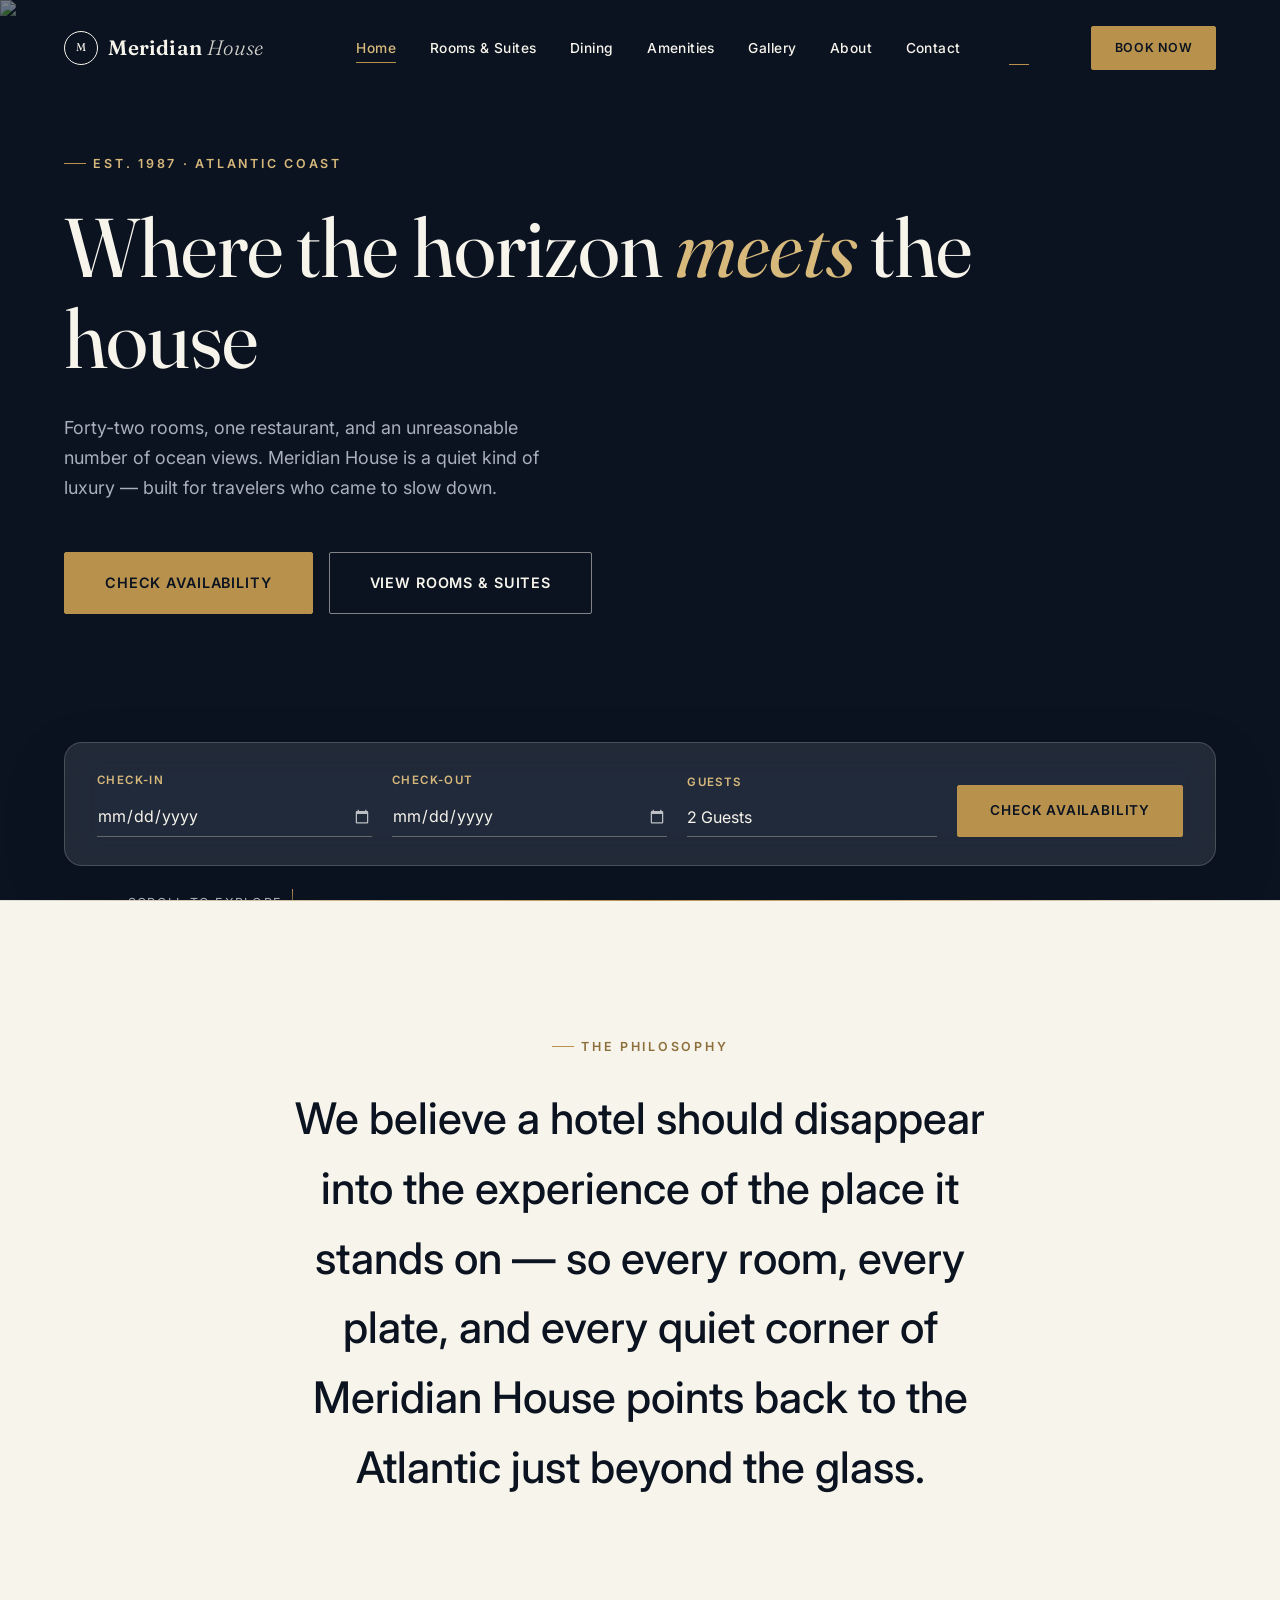
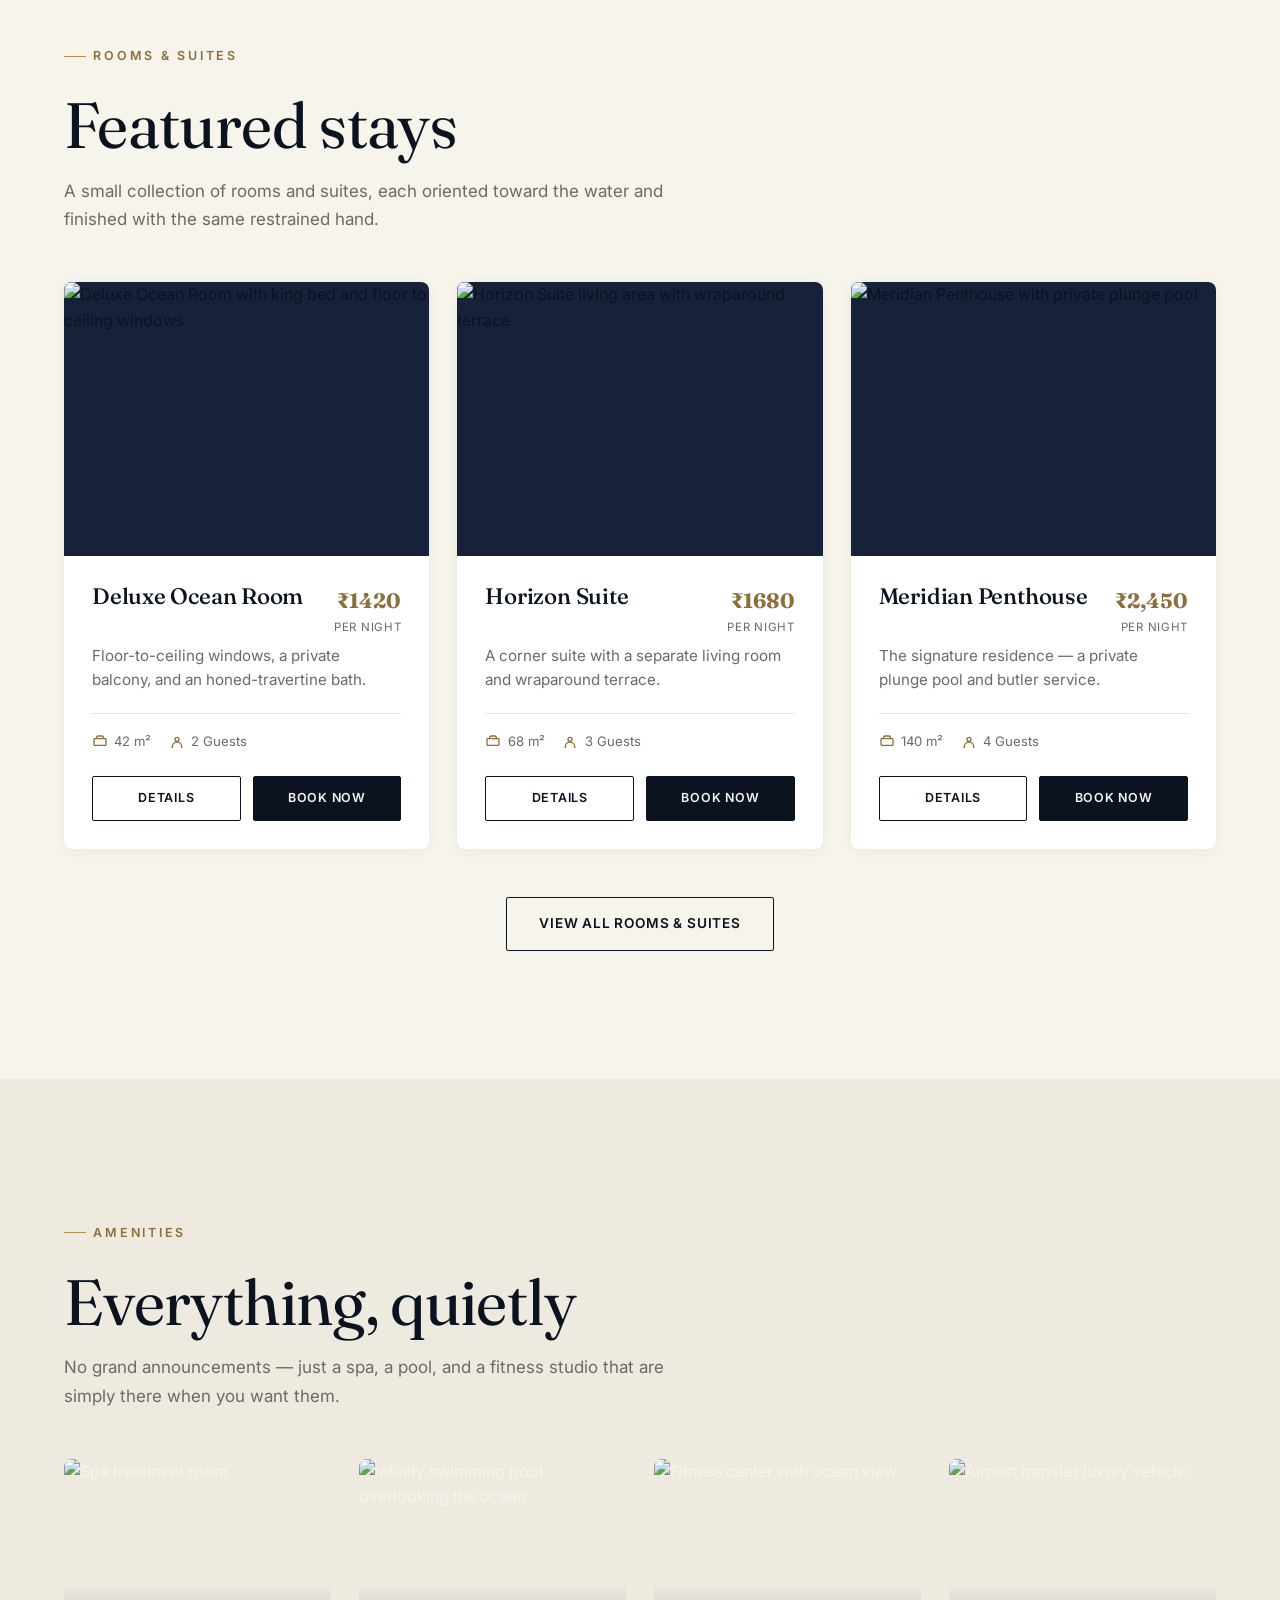
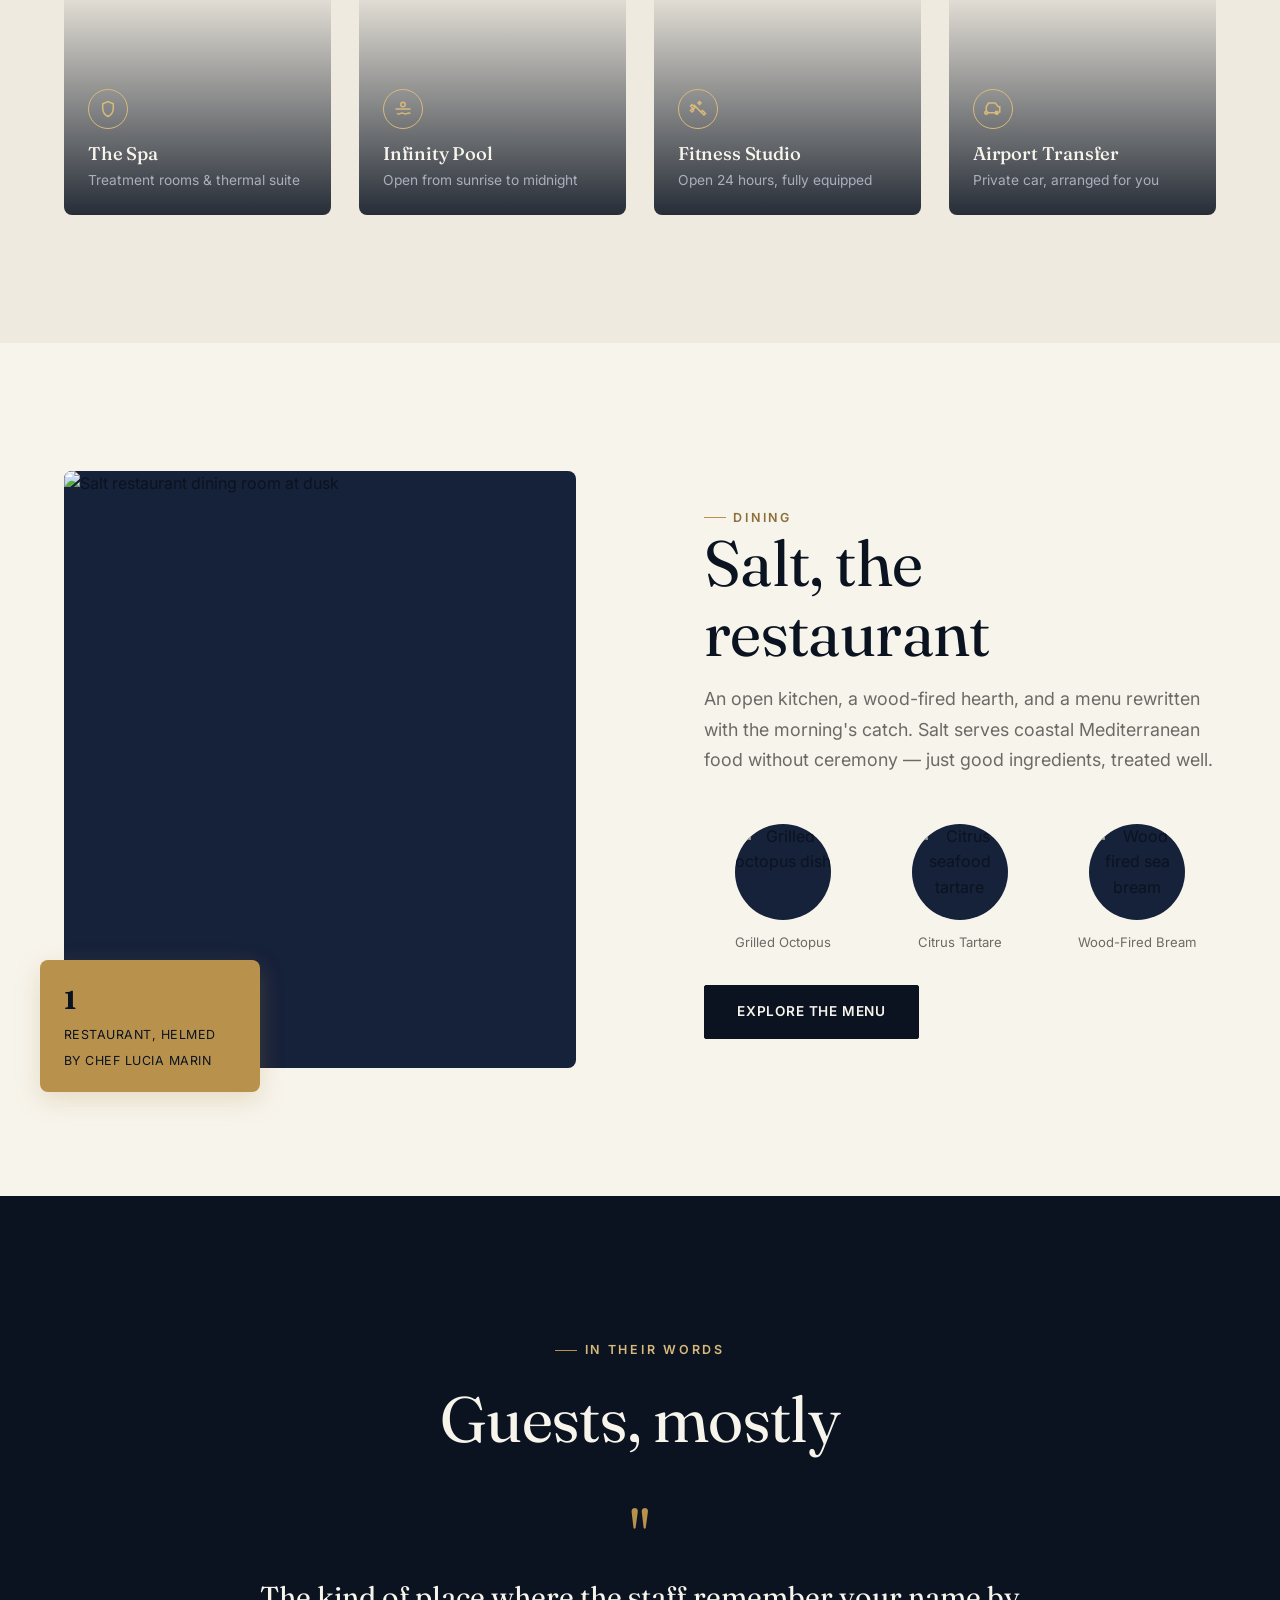
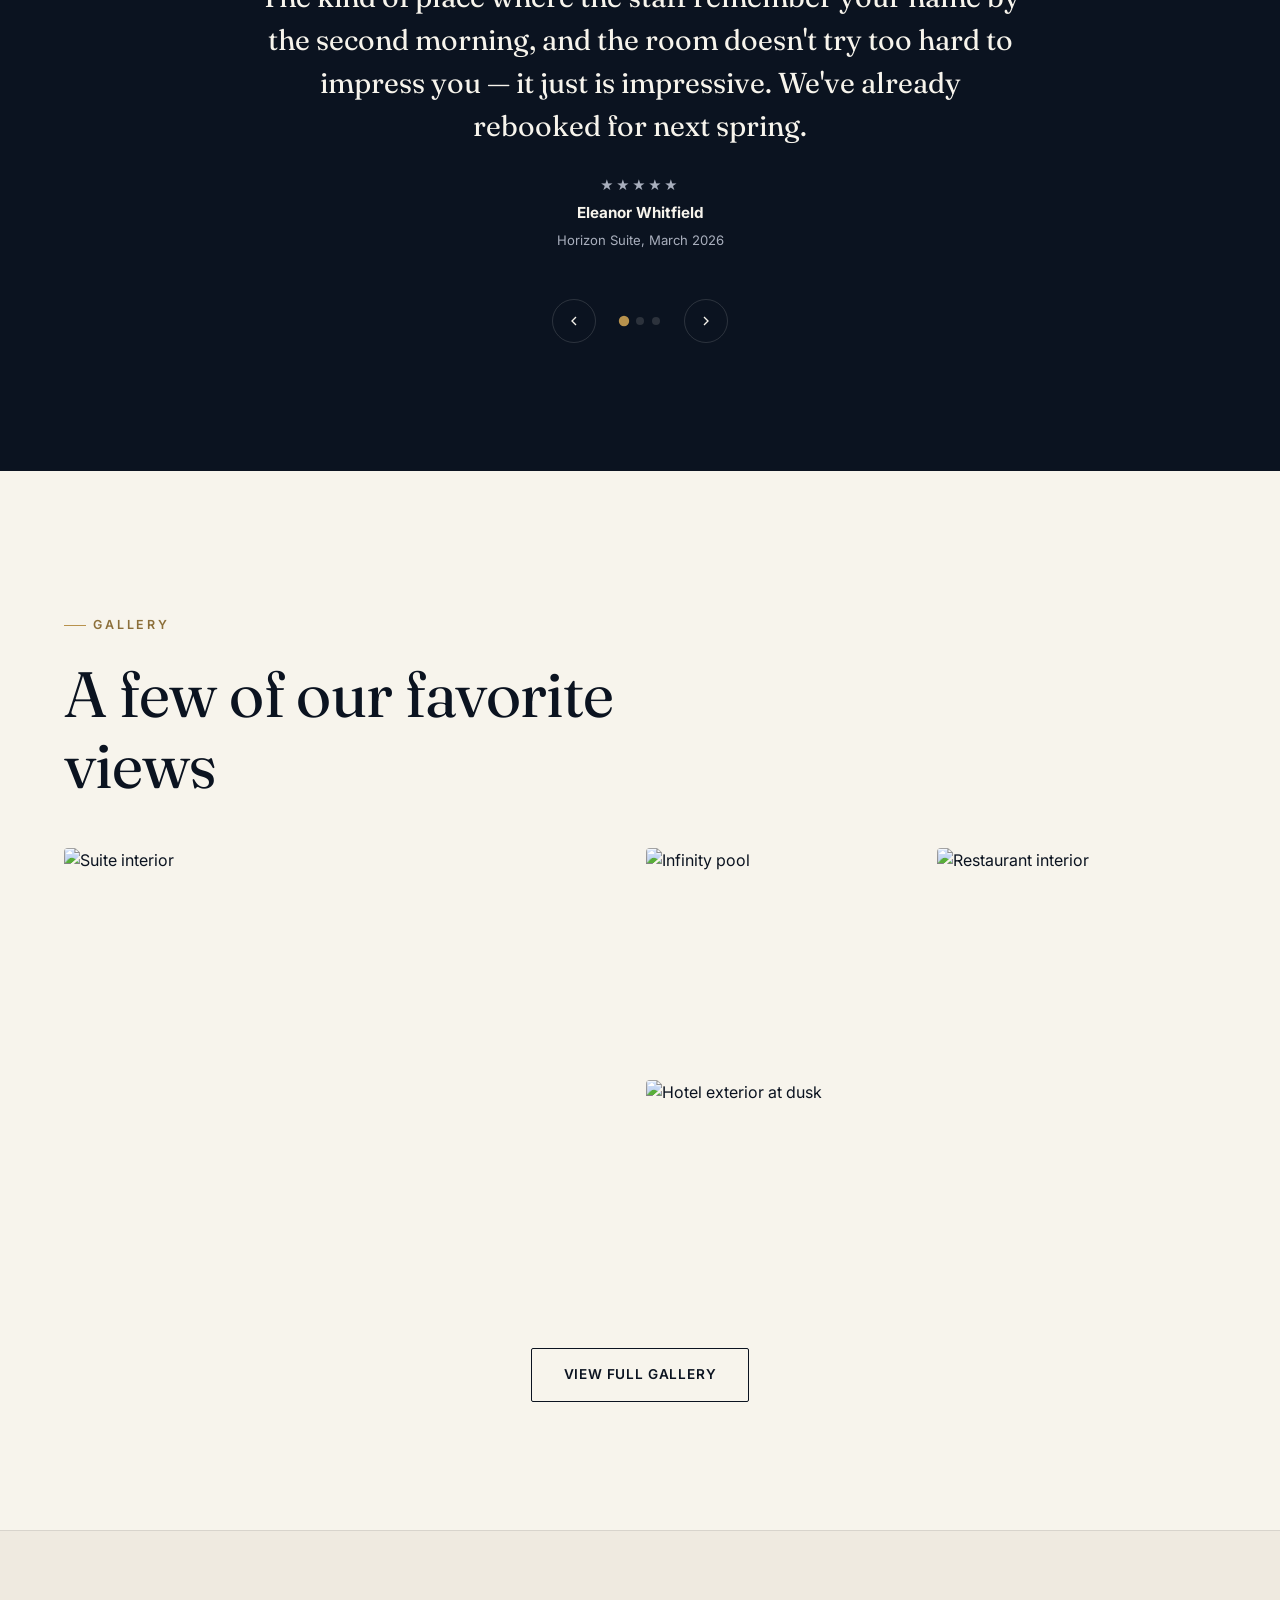
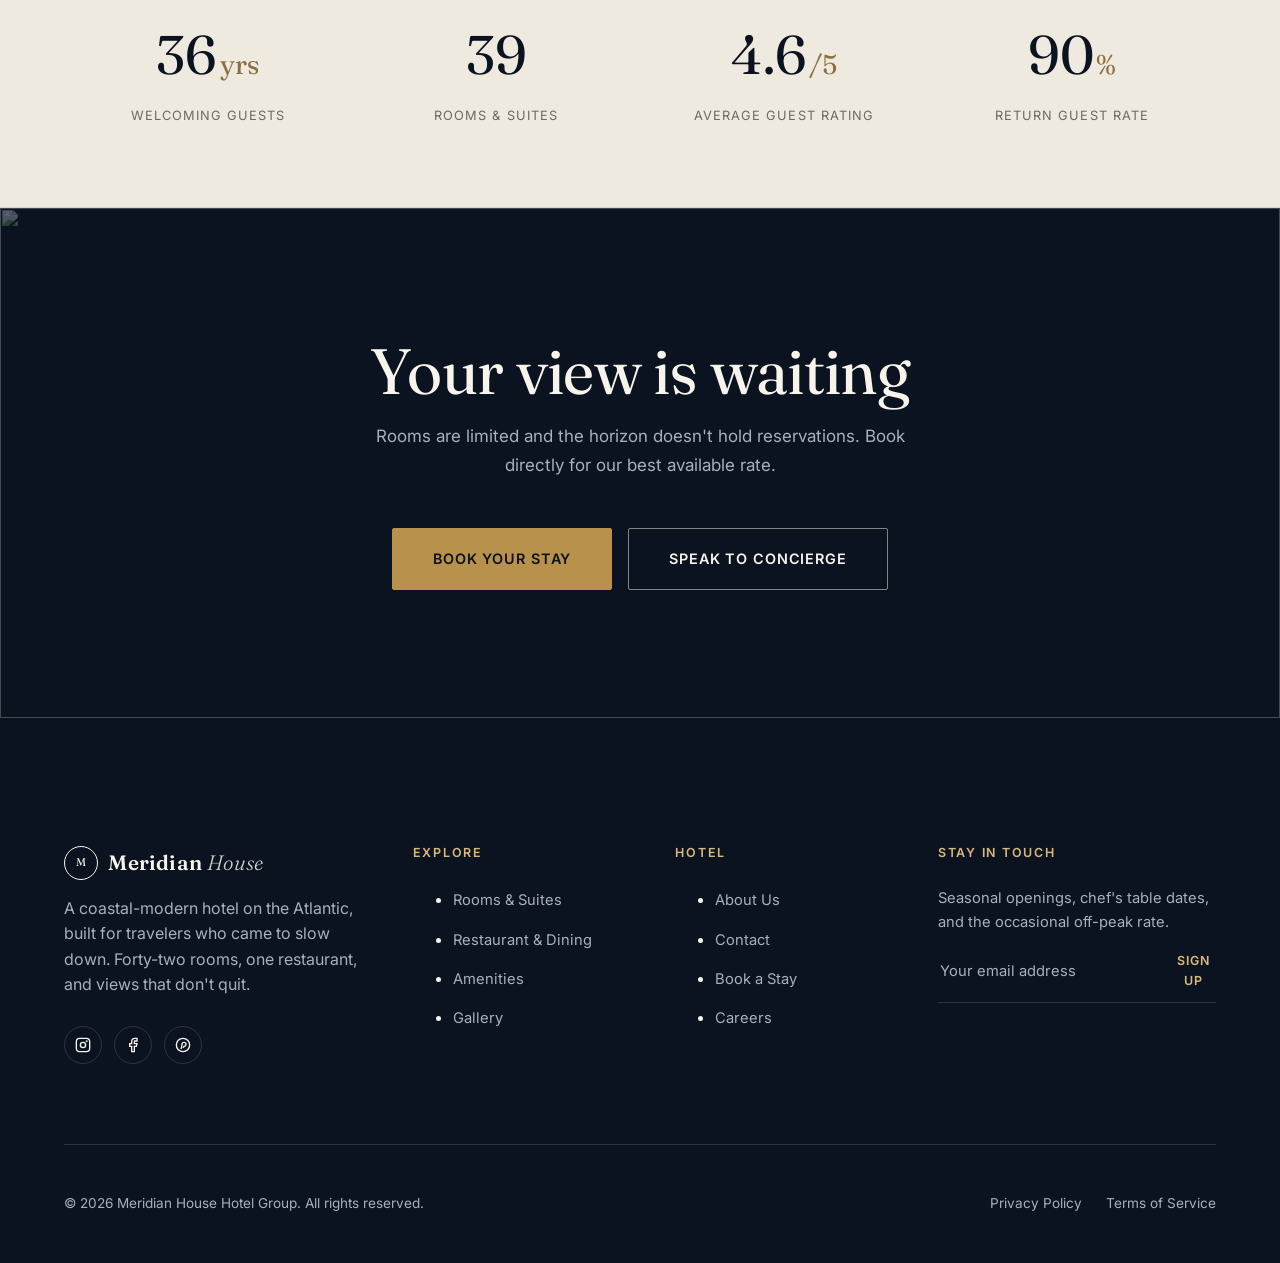
==== commit d899e7f5: "Update index.html" ====
--- a/index.html
+++ b/index.html
@@ -61,7 +61,7 @@
   </nav>
   <div class="mobile-drawer-foot">
     <a href="booking.html" class="btn btn-gold btn-block">Book Now</a>
-    <p>+1 (242) 555-0148 · reservations@meridianhouse.com</p>
+    <p>+91 123-555-0148 · reservations@meridianhouse.com</p>
   </div>
 </div>
 
